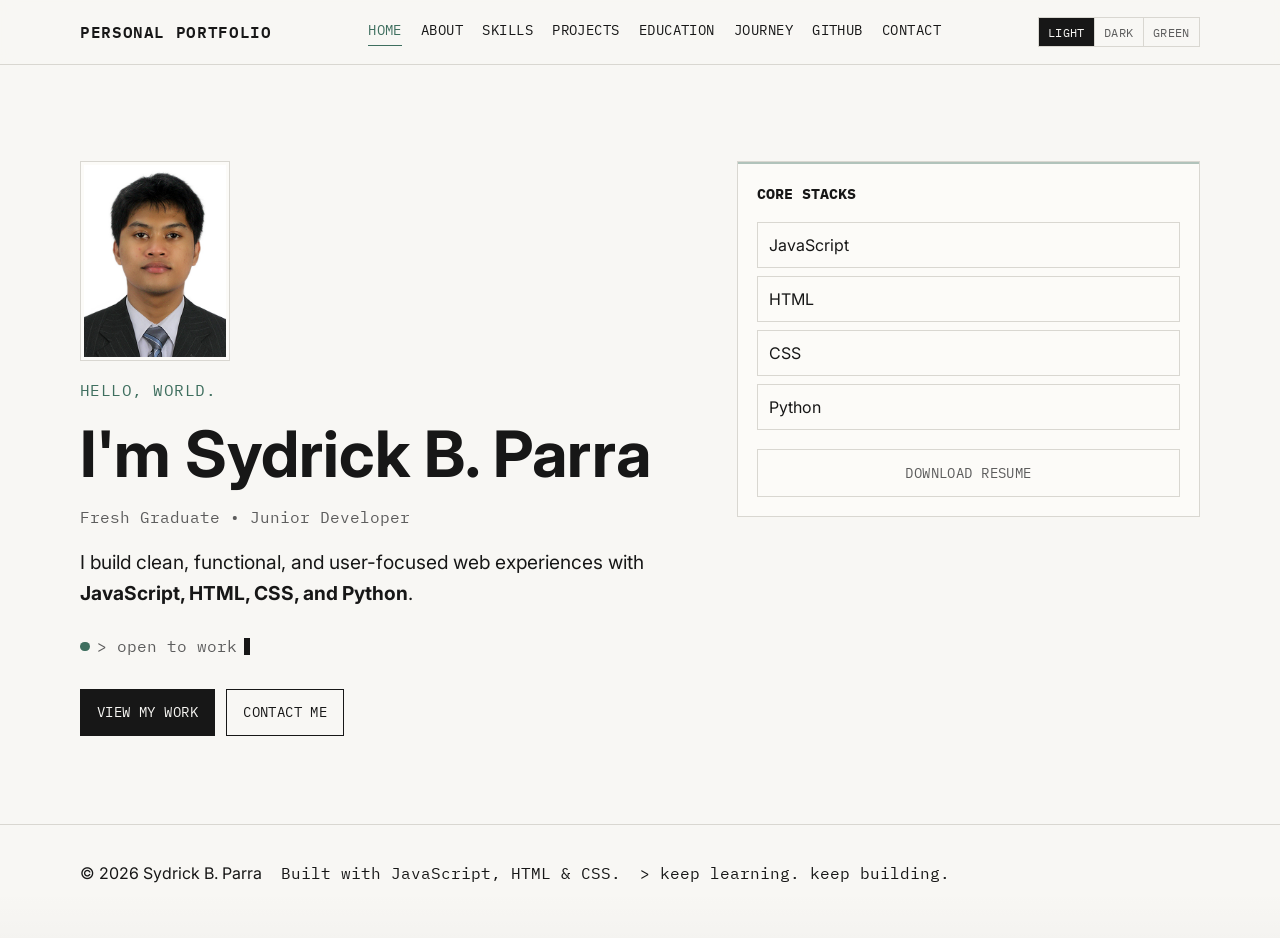
==== index.html @ 16175001 "initial commit" ====
<!doctype html>
<html lang="en">
  <head>
    <meta charset="UTF-8" />
    <meta name="viewport" content="width=device-width, initial-scale=1.0" />
    <meta
      name="description"
      content="Modern minimalist portfolio for a fresh graduate junior developer."
    />
    <title>Sydrick B. Parra | Junior Developer Portfolio</title>
    <link rel="preconnect" href="https://fonts.googleapis.com" />
    <link rel="preconnect" href="https://fonts.gstatic.com" crossorigin />
    <link
      href="https://fonts.googleapis.com/css2?family=IBM+Plex+Mono:wght@400;500;600&family=Inter:wght@400;500;600;700&display=swap"
      rel="stylesheet"
    />
    <link rel="stylesheet" href="./styles.css" />
  </head>
  <body>
    <!-- This root page mirrors Home.html so the site still works on default index routes. -->
    <a class="skip-link" href="#main-content">Skip to main content</a>

    <header class="site-header" id="top">
      <div class="container nav-wrap">
        <a href="Home.html" class="brand mono">PERSONAL PORTFOLIO</a>
        <nav class="site-nav" id="siteNav" aria-label="Primary navigation">
          <a href="Home.html" class="mono">HOME</a>
          <a href="About.html" class="mono">ABOUT</a>
          <a href="Skills.html" class="mono">SKILLS</a>
          <a href="Projects.html" class="mono">PROJECTS</a>
          <a href="Education.html" class="mono">EDUCATION</a>
          <a href="Journey.html" class="mono">JOURNEY</a>
          <a href="Github.html" class="mono">GITHUB</a>
          <a href="Contact.html" class="mono">CONTACT</a>
        </nav>
        <div class="header-controls">
          <div class="theme-switcher" role="group" aria-label="Theme switcher">
            <button class="theme-btn mono" type="button" data-theme="light">
              LIGHT
            </button>
            <button class="theme-btn mono" type="button" data-theme="dark">
              DARK
            </button>
            <button class="theme-btn mono" type="button" data-theme="green">
              GREEN
            </button>
          </div>
          <button
            class="menu-toggle mono"
            id="menuToggle"
            aria-expanded="false"
            aria-controls="siteNav"
            aria-label="Open navigation menu"
          >
            MENU
          </button>
        </div>
      </div>
    </header>

    <main id="main-content">
      <!-- SECTION FILE: Home -->
      <!-- If your name/role/image does not update, check data-bind and .hero-profile selectors in script.js -->
      <section class="hero section" id="home">
        <div class="container hero-layout">
          <div>
            <figure class="hero-profile reveal">
              <img
                src="./assets/profile-placeholder.svg"
                alt="Profile portrait placeholder"
              />
            </figure>
            <p class="mono overline reveal">HELLO, WORLD.</p>
            <h1 class="hero-title reveal">
              I'm <span data-bind="name">YOUR_NAME</span>
            </h1>
            <p class="mono role reveal" data-bind="role">
              Fresh Graduate • Junior Developer
            </p>
            <p class="hero-intro reveal">
              I build clean, functional, and user-focused web experiences with
              <strong>JavaScript, HTML, CSS, and Python</strong>.
            </p>
            <p class="status mono reveal">
              <span class="status-dot" aria-hidden="true"></span>
              <span id="typewriterText" aria-live="polite"></span
              ><span class="cursor" aria-hidden="true"></span>
            </p>
            <div class="hero-actions reveal">
              <a href="Projects.html" class="btn btn-primary mono">VIEW MY WORK</a>
              <a href="Contact.html" class="btn btn-secondary mono">CONTACT ME</a>
            </div>
          </div>
          <aside class="quick-panel reveal" aria-label="Primary technologies">
            <h2 class="mono panel-title">CORE STACKS</h2>
            <ul class="stack-list">
              <li>JavaScript</li>
              <li>HTML</li>
              <li>CSS</li>
              <li>Python</li>
            </ul>
            <a class="btn btn-ghost mono resume-link" href="./assets/SYDRICK_PARRA_RESUME.pdf" download
              >DOWNLOAD RESUME</a
            >
          </aside>
        </div>
      </section>
    </main>

    <footer class="site-footer">
      <div class="container footer-wrap">
        <p>© <span id="year"></span> <span data-bind="name">YOUR_NAME</span></p>
        <p class="mono">Built with JavaScript, HTML & CSS.</p>
        <p class="mono">> keep learning. keep building.</p>
      </div>
    </footer>

    <script src="./script.js"></script>
  </body>
</html>
---- styles.css ----
:root {
  --bg: #f8f7f4;
  --text: #171717;
  --muted: #5d5d5d;
  --line: #d9d7d1;
  --accent: #3f6f5f;
  --surface: #fcfbf8;
  --focus: #2f6fe0;
  --shadow: 0 10px 24px rgba(23, 23, 23, 0.08);
  --header-bg: rgba(248, 247, 244, 0.92);
  --input-bg: #ffffff;
  --section-line: rgba(23, 23, 23, 0.08);
  --card-lift: translateY(-4px);
}

:root[data-theme="dark"] {
  --bg: #111313;
  --text: #eceeed;
  --muted: #b5bab9;
  --line: #2f3433;
  --accent: #89b8a8;
  --surface: #171a19;
  --focus: #97b4ff;
  --shadow: 0 10px 24px rgba(0, 0, 0, 0.35);
  --header-bg: rgba(17, 19, 19, 0.9);
  --input-bg: #121514;
  --section-line: rgba(236, 238, 237, 0.12);
}

:root[data-theme="green"] {
  --bg: #f2f7f3;
  --text: #18251f;
  --muted: #4e6559;
  --line: #c7d6cb;
  --accent: #2f7a5b;
  --surface: #f9fcf9;
  --focus: #2f6fe0;
  --shadow: 0 10px 24px rgba(24, 37, 31, 0.12);
  --header-bg: rgba(242, 247, 243, 0.9);
  --input-bg: #ffffff;
  --section-line: rgba(24, 37, 31, 0.1);
}

*,
*::before,
*::after {
  box-sizing: border-box;
}

html {
  scroll-behavior: smooth;
}

body {
  margin: 0;
  font-family: "Inter", system-ui, -apple-system, "Segoe UI", sans-serif;
  background: var(--bg);
  color: var(--text);
  line-height: 1.65;
  transition: background-color 220ms ease, color 220ms ease;
  background-image: linear-gradient(
    to bottom,
    transparent 95%,
    rgba(0, 0, 0, 0.015) 100%
  );
}

img {
  max-width: 100%;
  height: auto;
}

a {
  color: inherit;
}

.mono {
  font-family: "IBM Plex Mono", ui-monospace, SFMono-Regular, Menlo, Consolas,
    monospace;
}

.container {
  width: min(1120px, 92vw);
  margin: 0 auto;
}

.section {
  padding: 5.5rem 0;
}

.section + .section {
  border-top: 1px solid var(--section-line);
}

.section-title {
  font-size: clamp(1.4rem, 2.6vw, 2rem);
  margin: 0 0 1.2rem;
  letter-spacing: 0.04em;
}

.section-intro {
  color: var(--muted);
  max-width: 64ch;
  margin: 0 0 2rem;
}

.skip-link {
  position: absolute;
  left: 0.75rem;
  top: -3.2rem;
  background: var(--text);
  color: var(--bg);
  padding: 0.55rem 0.8rem;
  border-radius: 0.2rem;
  z-index: 200;
}

.skip-link:focus {
  top: 0.75rem;
}

.site-header {
  position: sticky;
  top: 0;
  z-index: 150;
  background: var(--header-bg);
  border-bottom: 1px solid var(--line);
  backdrop-filter: blur(8px);
}

.nav-wrap {
  display: flex;
  align-items: center;
  justify-content: space-between;
  min-height: 4rem;
  gap: 1rem;
}

.brand {
  text-decoration: none;
  font-weight: 600;
  letter-spacing: 0.04em;
}

.site-nav {
  display: flex;
  align-items: center;
  gap: 1.2rem;
}

.header-controls {
  display: flex;
  align-items: center;
  gap: 0.75rem;
}

.theme-switcher {
  display: inline-flex;
  border: 1px solid var(--line);
}

.theme-btn {
  border: 0;
  border-right: 1px solid var(--line);
  background: transparent;
  color: var(--muted);
  padding: 0.38rem 0.58rem;
  font-size: 0.72rem;
  letter-spacing: 0.03em;
  cursor: pointer;
}

.theme-btn:last-child {
  border-right: 0;
}

.theme-btn[aria-pressed="true"] {
  background: var(--text);
  color: var(--bg);
}

.site-nav a {
  text-decoration: none;
  font-size: 0.9rem;
  letter-spacing: 0.03em;
  border-bottom: 1px solid transparent;
  padding-bottom: 0.15rem;
  transition: border-color 180ms ease;
}

.site-nav a:hover,
.site-nav a:focus-visible {
  border-color: var(--accent);
}

.site-nav a.is-active {
  border-color: var(--accent);
  color: var(--accent);
}

.menu-toggle {
  display: none;
  border: 1px solid var(--line);
  background: transparent;
  color: inherit;
  padding: 0.5rem 0.75rem;
  cursor: pointer;
}

.hero {
  padding-top: 6rem;
}

.hero-layout {
  display: grid;
  gap: 2rem;
  grid-template-columns: 1.35fr 1fr;
  align-items: start;
}

.hero-profile {
  margin: 0 0 1rem;
  width: fit-content;
}

.hero-profile img {
  width: 150px;
  height: 200px;
  border: 1px solid var(--line);
  padding: 0.2rem;
  background: var(--surface);
  object-fit: cover;
  display: block;
}

.hero-profile figcaption {
  margin-top: 0.45rem;
  font-size: 0.72rem;
  color: var(--muted);
  letter-spacing: 0.03em;
}

.overline {
  margin: 0 0 1rem;
  color: var(--accent);
  letter-spacing: 0.03em;
}

.hero-title {
  margin: 0;
  font-size: clamp(2rem, 6.8vw, 4rem);
  line-height: 1.1;
}

.role {
  margin: 0.9rem 0 1rem;
  color: var(--muted);
}

.hero-intro {
  font-size: clamp(1rem, 1.7vw, 1.2rem);
  max-width: 56ch;
  margin: 0 0 1.4rem;
}

.status {
  display: inline-flex;
  align-items: center;
  gap: 0.45rem;
  margin: 0 0 1.8rem;
  color: var(--muted);
}

.status-dot {
  width: 0.6rem;
  height: 0.6rem;
  border-radius: 50%;
  background: var(--accent);
}

.cursor {
  display: inline-block;
  width: 0.65ch;
  height: 1.1em;
  background: var(--text);
  animation: blink 1.1s steps(1) infinite;
}

@keyframes blink {
  0%,
  49% {
    opacity: 1;
  }
  50%,
  100% {
    opacity: 0;
  }
}

.hero-actions {
  display: flex;
  flex-wrap: wrap;
  gap: 0.7rem;
}

.btn {
  display: inline-flex;
  align-items: center;
  justify-content: center;
  border: 1px solid var(--text);
  text-decoration: none;
  padding: 0.72rem 1rem;
  font-size: 0.86rem;
  letter-spacing: 0.03em;
  transition: transform 180ms ease, background-color 180ms ease,
    color 180ms ease;
  cursor: pointer;
}

.btn:hover,
.btn:focus-visible {
  transform: translateY(-2px);
}

.btn-primary {
  background: var(--text);
  color: var(--bg);
}

.btn-secondary {
  background: transparent;
  color: var(--text);
}

.btn-ghost {
  border-color: var(--line);
  color: var(--muted);
}

.btn-disabled {
  border-color: var(--line);
  color: var(--muted);
  background: transparent;
  cursor: not-allowed;
}

.btn-disabled:hover,
.btn-disabled:focus-visible {
  transform: none;
}

.quick-panel {
  background: var(--surface);
  border: 1px solid var(--line);
  padding: 1.2rem;
  position: relative;
}

.quick-panel::before,
.editor-card::before,
.featured-project::before,
.project-card::before,
.journey-item::before,
.github-card::before,
.contact-info::before,
.contact-form::before {
  content: "";
  position: absolute;
  left: 0;
  top: 0;
  width: 100%;
  height: 2px;
  background: var(--accent);
  opacity: 0.4;
}

.panel-title {
  margin: 0 0 1rem;
  font-size: 0.95rem;
}

.stack-list {
  display: grid;
  gap: 0.5rem;
  list-style: none;
  margin: 0 0 1.2rem;
  padding: 0;
}

.stack-list li {
  border: 1px solid var(--line);
  padding: 0.55rem 0.65rem;
}

.resume-link {
  width: 100%;
}

.editor-card {
  border: 1px solid var(--line);
  background: var(--surface);
  position: relative;
}

.editor-top {
  border-bottom: 1px solid var(--line);
  min-height: 2.4rem;
  display: flex;
  align-items: center;
  gap: 0.5rem;
  padding: 0 0.85rem;
}

.dot {
  width: 0.64rem;
  height: 0.64rem;
  border-radius: 50%;
}

.dot.red {
  background: #d96d5c;
}

.dot.yellow {
  background: #d2ab52;
}

.dot.green {
  background: #74a470;
}

.editor-label {
  margin-left: 0.5rem;
  color: var(--muted);
  font-size: 0.88rem;
}

.editor-body {
  padding: 1.2rem;
}

.editor-body p {
  margin: 0 0 1rem;
}

.skills-grid {
  display: grid;
  gap: 1rem;
  grid-template-columns: repeat(2, minmax(0, 1fr));
}

.skill-card {
  border: 1px solid var(--line);
  background: var(--surface);
  padding: 1.1rem;
  transition: transform 200ms ease, box-shadow 220ms ease;
  position: relative;
}

.skill-card:hover,
.skill-card:focus-within {
  transform: var(--card-lift);
  box-shadow: var(--shadow);
}

.skill-title {
  margin: 0 0 0.65rem;
  font-size: 1rem;
}

.skill-tags {
  margin: 0;
  color: var(--muted);
}

.optional-skills {
  margin-top: 1.5rem;
}

.optional-label {
  margin: 0 0 0.6rem;
  color: var(--muted);
}

.chip-list {
  list-style: none;
  padding: 0;
  margin: 0;
  display: flex;
  flex-wrap: wrap;
  gap: 0.55rem;
}

.chip-list li {
  border: 1px solid var(--line);
  padding: 0.32rem 0.65rem;
  font-size: 0.86rem;
}

.featured-project {
  border: 1px solid var(--line);
  background: var(--surface);
  padding: 1.25rem;
  margin-bottom: 1rem;
  position: relative;
}

.feature-label,
.small-label {
  color: var(--muted);
  margin: 0;
}

.featured-project h3 {
  margin: 0.55rem 0 0.45rem;
  font-size: clamp(1.3rem, 2.2vw, 1.9rem);
}

.featured-project p {
  margin-top: 0.6rem;
}

.tech-line {
  margin-top: 0.45rem;
}

.project-actions {
  display: flex;
  flex-wrap: wrap;
  gap: 0.62rem;
  margin-top: 1rem;
}

.projects-grid {
  display: grid;
  grid-template-columns: repeat(2, minmax(0, 1fr));
  gap: 1rem;
}

.project-card {
  border: 1px solid var(--line);
  background: var(--surface);
  padding: 1rem;
  transition: transform 180ms ease, box-shadow 220ms ease;
  position: relative;
}

.project-card:hover,
.project-card:focus-within {
  transform: var(--card-lift);
  box-shadow: var(--shadow);
}

.project-index {
  margin: 0;
  color: var(--muted);
  font-size: 0.88rem;
}

.project-title {
  margin: 0.52rem 0 0.45rem;
  font-size: 1.1rem;
}

.project-desc {
  margin: 0 0 0.6rem;
  color: var(--muted);
}

.meta-label {
  font-size: 0.85rem;
  margin: 0.65rem 0 0.35rem;
  color: var(--muted);
}

.project-list {
  margin: 0;
  padding-left: 1rem;
}

.project-list li {
  margin-bottom: 0.2rem;
}

.timeline {
  border-left: 1px solid var(--line);
  display: grid;
  gap: 1.25rem;
  padding-left: 1rem;
}

.timeline-item {
  position: relative;
}

.timeline-item::before {
  content: "";
  width: 0.52rem;
  height: 0.52rem;
  border-radius: 50%;
  background: var(--accent);
  position: absolute;
  left: -1.29rem;
  top: 0.32rem;
}

.timeline-item h3,
.journey-item h3 {
  margin: 0.2rem 0 0.35rem;
  font-size: 1.03rem;
}

.timeline-meta {
  margin: 0;
  color: var(--muted);
  font-size: 0.9rem;
}

.journey-list {
  display: grid;
  gap: 1rem;
}

.journey-item {
  border: 1px solid var(--line);
  padding: 1rem;
  background: var(--surface);
  position: relative;
}

.github-card {
  border: 1px solid var(--line);
  background: var(--surface);
  padding: 1rem;
  position: relative;
}

.certificates-grid {
  display: grid;
  gap: 1rem;
  grid-template-columns: repeat(auto-fit, minmax(300px, 1fr));
}

.certificate-card {
  border: 1px solid var(--line);
  background: var(--surface);
  padding: 1rem;
  display: grid;
  gap: 0.75rem;
  grid-template-columns: 120px 1fr;
  align-items: start;
  transition: transform 180ms ease, box-shadow 220ms ease;
  position: relative;
}

.certificate-card:hover,
.certificate-card:focus-within {
  transform: var(--card-lift);
  box-shadow: var(--shadow);
}

.certificate-image img {
  width: 100%;
  height: auto;
  border: 1px solid var(--line);
  background: var(--bg);
  object-fit: contain;
}

.certificate-title {
  margin: 0 0 0.25rem;
  font-size: 1.05rem;
}

.certificate-meta {
  margin: 0 0 0.5rem;
  font-size: 0.82rem;
}

.certificate-desc {
  margin: 0 0 0.5rem;
  color: var(--muted);
  font-size: 0.9rem;
}

.inline-link {
  display: inline-block;
  margin-top: 0.35rem;
}

@media (max-width: 600px) {
  .certificate-card {
    grid-template-columns: 1fr;
  }
  .certificate-image {
    max-width: 280px;
    justify-self: center;
  }
}

.contact-layout {
  display: grid;
  grid-template-columns: 1fr 1fr;
  gap: 1rem;
}

.contact-info {
  border: 1px solid var(--line);
  background: var(--surface);
  padding: 1rem;
  position: relative;
}

.contact-info dl {
  margin: 1rem 0 0;
}

.contact-info dt {
  margin-top: 0.7rem;
}

.contact-info dd {
  margin: 0.2rem 0 0;
}

.contact-form {
  border: 1px solid var(--line);
  background: var(--surface);
  padding: 1rem;
  display: grid;
  gap: 0.55rem;
  position: relative;
}

.form-note {
  margin: 0 0 0.4rem;
  color: var(--muted);
  font-size: 0.85rem;
}

input,
textarea {
  width: 100%;
  border: 1px solid var(--line);
  padding: 0.62rem 0.68rem;
  font: inherit;
  background: var(--input-bg);
  color: var(--text);
}

textarea {
  resize: vertical;
}

.form-status {
  min-height: 1.2em;
  margin: 0.2rem 0 0;
  color: var(--muted);
}

.form-status.is-success {
  color: var(--accent);
}

.form-status.is-error {
  color: #c0554a;
}

.site-footer {
  border-top: 1px solid var(--line);
  padding: 1.2rem 0 2.2rem;
}

.footer-wrap {
  display: flex;
  flex-wrap: wrap;
  gap: 0.65rem 1.2rem;
  align-items: center;
}

:focus-visible {
  outline: 2px solid var(--focus);
  outline-offset: 2px;
}

.reveal {
  opacity: 0;
  transform: translateY(12px);
  transition: opacity 500ms ease, transform 500ms ease;
}

.reveal.is-visible {
  opacity: 1;
  transform: none;
}

@media (max-width: 1024px) {
  .hero-layout {
    grid-template-columns: 1fr;
  }

  .contact-layout {
    grid-template-columns: 1fr;
  }

  .quick-panel {
    max-width: 560px;
  }
}

@media (max-width: 768px) {
  .section {
    padding: 4.2rem 0;
  }

  .menu-toggle {
    display: inline-block;
  }

  .theme-switcher {
    display: inline-flex;
  }

  .site-nav {
    position: absolute;
    top: 4rem;
    right: 1rem;
    width: min(240px, 84vw);
    display: none;
    flex-direction: column;
    align-items: flex-start;
    padding: 0.8rem;
    border: 1px solid var(--line);
    background: var(--surface);
    box-shadow: var(--shadow);
  }

  .site-nav.open {
    display: flex;
  }

  .skills-grid,
  .projects-grid {
    grid-template-columns: 1fr;
  }

  .theme-btn {
    font-size: 0.68rem;
    padding: 0.34rem 0.48rem;
  }
}

@media (max-width: 390px) {
  .hero-title {
    font-size: 1.85rem;
  }

  .btn {
    width: 100%;
  }
}

@media (prefers-reduced-motion: reduce) {
  html {
    scroll-behavior: auto;
  }

  *,
  *::before,
  *::after {
    animation: none !important;
    transition: none !important;
  }

  .reveal {
    opacity: 1;
    transform: none;
  }
}
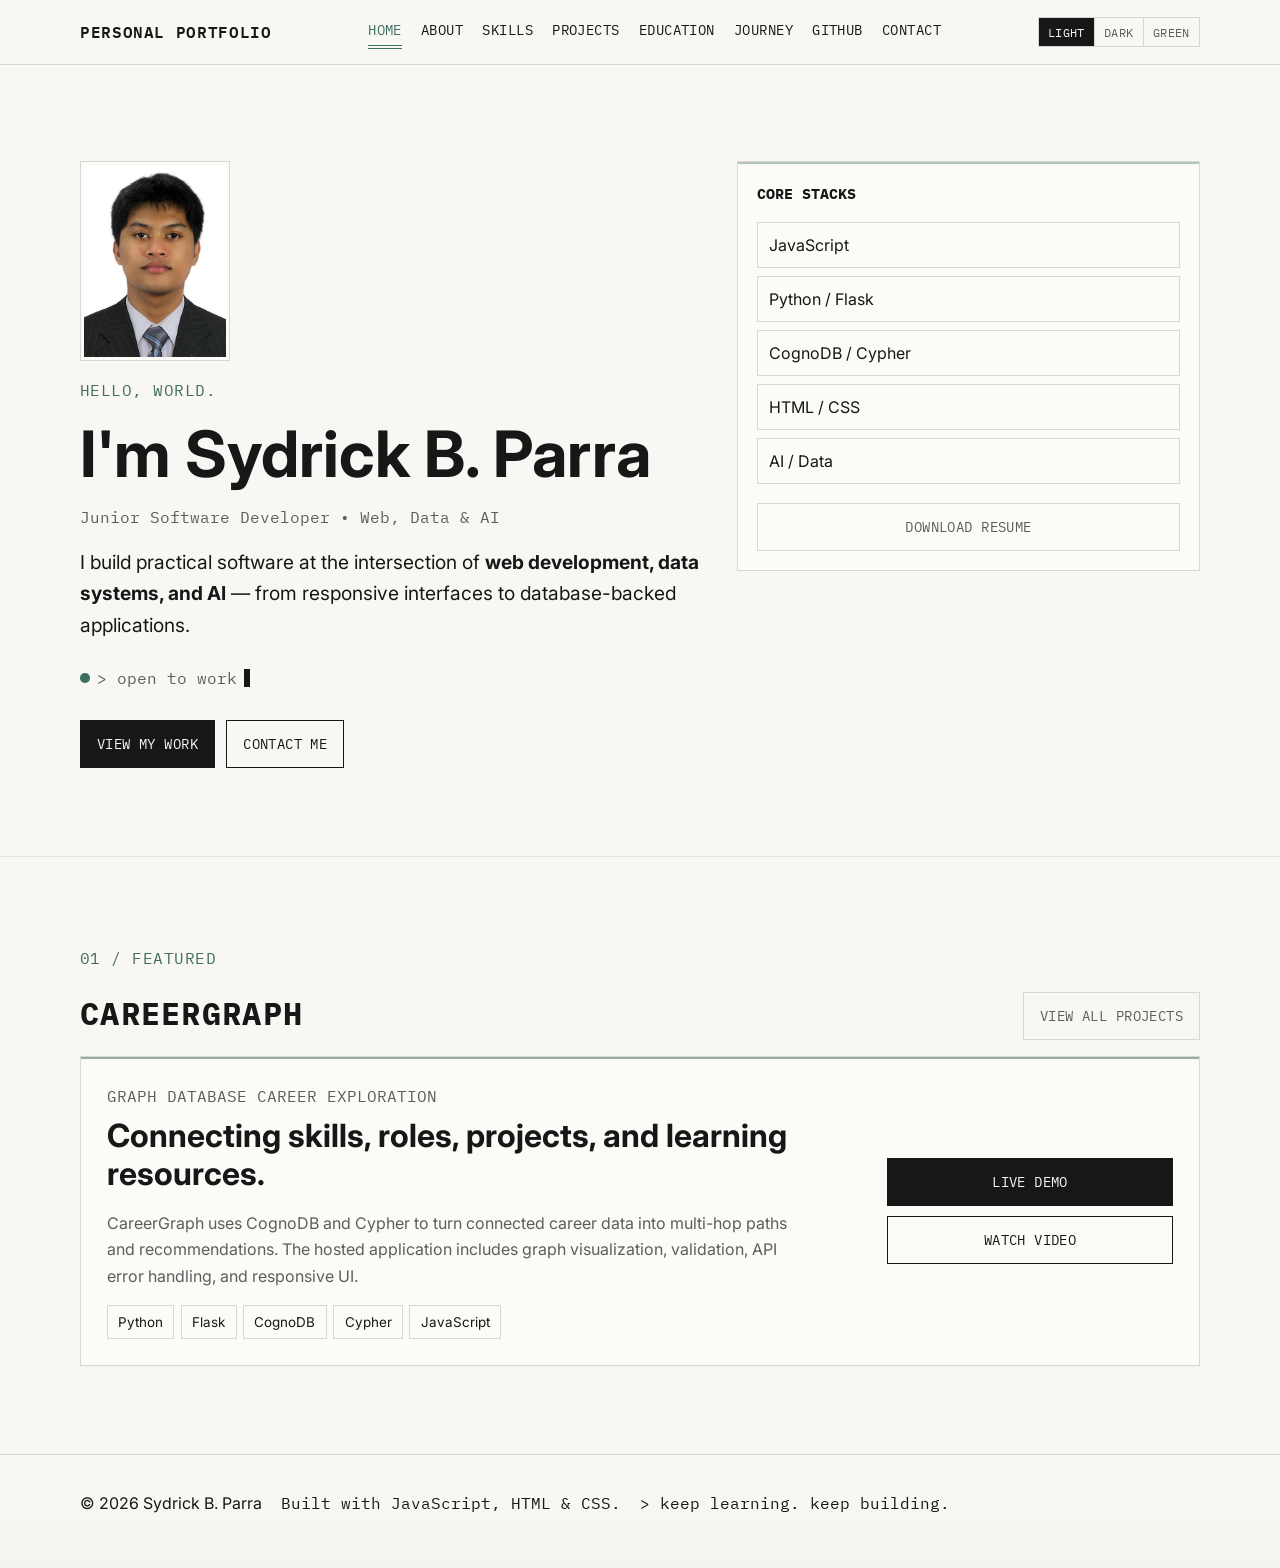
==== commit 4f7f5ef2: "Add DataCamp certificate verification" ====
--- a/index.html
+++ b/index.html
@@ -5,9 +5,9 @@
     <meta name="viewport" content="width=device-width, initial-scale=1.0" />
     <meta
       name="description"
-      content="Modern minimalist portfolio for a fresh graduate junior developer."
+      content="Portfolio of Sydrick B. Parra, a junior software developer focused on web applications, data systems, and AI."
     />
-    <title>Sydrick B. Parra | Junior Developer Portfolio</title>
+    <title>Sydrick B. Parra | Home</title>
     <link rel="preconnect" href="https://fonts.googleapis.com" />
     <link rel="preconnect" href="https://fonts.gstatic.com" crossorigin />
     <link
@@ -17,7 +17,6 @@
     <link rel="stylesheet" href="./styles.css" />
   </head>
   <body>
-    <!-- This root page mirrors Home.html so the site still works on default index routes. -->
     <a class="skip-link" href="#main-content">Skip to main content</a>
 
     <header class="site-header" id="top">
@@ -35,23 +34,11 @@
         </nav>
         <div class="header-controls">
           <div class="theme-switcher" role="group" aria-label="Theme switcher">
-            <button class="theme-btn mono" type="button" data-theme="light">
-              LIGHT
-            </button>
-            <button class="theme-btn mono" type="button" data-theme="dark">
-              DARK
-            </button>
-            <button class="theme-btn mono" type="button" data-theme="green">
-              GREEN
-            </button>
+            <button class="theme-btn mono" type="button" data-theme="light">LIGHT</button>
+            <button class="theme-btn mono" type="button" data-theme="dark">DARK</button>
+            <button class="theme-btn mono" type="button" data-theme="green">GREEN</button>
           </div>
-          <button
-            class="menu-toggle mono"
-            id="menuToggle"
-            aria-expanded="false"
-            aria-controls="siteNav"
-            aria-label="Open navigation menu"
-          >
+          <button class="menu-toggle mono" id="menuToggle" aria-expanded="false" aria-controls="siteNav" aria-label="Open navigation menu">
             MENU
           </button>
         </div>
@@ -60,31 +47,24 @@
 
     <main id="main-content">
       <!-- SECTION FILE: Home -->
-      <!-- If your name/role/image does not update, check data-bind and .hero-profile selectors in script.js -->
+      <!-- Troubleshooting: if text placeholders are not replaced, inspect data-bind attributes and PORTFOLIO_DATA.personal in script.js -->
       <section class="hero section" id="home">
         <div class="container hero-layout">
           <div>
             <figure class="hero-profile reveal">
-              <img
-                src="./assets/profile-placeholder.svg"
-                alt="Profile portrait placeholder"
-              />
+              <img src="./assets/profile-placeholder.svg" alt="Profile portrait placeholder" />
             </figure>
             <p class="mono overline reveal">HELLO, WORLD.</p>
-            <h1 class="hero-title reveal">
-              I'm <span data-bind="name">YOUR_NAME</span>
-            </h1>
-            <p class="mono role reveal" data-bind="role">
-              Fresh Graduate • Junior Developer
-            </p>
+            <h1 class="hero-title reveal">I'm <span data-bind="name">Sydrick B. Parra</span></h1>
+            <p class="mono role reveal" data-bind="role">Junior Software Developer • Web, Data & AI</p>
             <p class="hero-intro reveal">
-              I build clean, functional, and user-focused web experiences with
-              <strong>JavaScript, HTML, CSS, and Python</strong>.
+              I build practical software at the intersection of
+              <strong>web development, data systems, and AI</strong> — from responsive interfaces
+              to database-backed applications.
             </p>
             <p class="status mono reveal">
               <span class="status-dot" aria-hidden="true"></span>
-              <span id="typewriterText" aria-live="polite"></span
-              ><span class="cursor" aria-hidden="true"></span>
+              <span id="typewriterText" aria-live="polite"></span><span class="cursor" aria-hidden="true"></span>
             </p>
             <div class="hero-actions reveal">
               <a href="Projects.html" class="btn btn-primary mono">VIEW MY WORK</a>
@@ -95,21 +75,52 @@
             <h2 class="mono panel-title">CORE STACKS</h2>
             <ul class="stack-list">
               <li>JavaScript</li>
-              <li>HTML</li>
-              <li>CSS</li>
-              <li>Python</li>
+              <li>Python / Flask</li>
+              <li>CognoDB / Cypher</li>
+              <li>HTML / CSS</li>
+              <li>AI / Data</li>
             </ul>
-            <a class="btn btn-ghost mono resume-link" href="./assets/SYDRICK_PARRA_RESUME.pdf" download
-              >DOWNLOAD RESUME</a
-            >
+            <a class="btn btn-ghost mono resume-link" href="./assets/SYDRICK_PARRA_RESUME.pdf" download>DOWNLOAD RESUME</a>
           </aside>
+        </div>
+      </section>
+
+      <!-- Featured work is intentionally visible on the landing page so a recruiter
+           can reach the strongest technical project without navigating first. -->
+      <section class="section featured-home" aria-labelledby="featured-home-title">
+        <div class="container">
+          <div class="section-heading-row reveal">
+            <div>
+              <p class="mono overline">01 / FEATURED</p>
+              <h2 class="section-title mono" id="featured-home-title">CAREERGRAPH</h2>
+            </div>
+            <a class="btn btn-ghost mono" href="Projects.html">VIEW ALL PROJECTS</a>
+          </div>
+          <article class="home-feature-card reveal">
+            <div>
+              <p class="mono feature-label">GRAPH DATABASE CAREER EXPLORATION</p>
+              <h3>Connecting skills, roles, projects, and learning resources.</h3>
+              <p>
+                CareerGraph uses CognoDB and Cypher to turn connected career data into
+                multi-hop paths and recommendations. The hosted application includes
+                graph visualization, validation, API error handling, and responsive UI.
+              </p>
+              <div class="chip-list" aria-label="CareerGraph technologies">
+                <span>Python</span><span>Flask</span><span>CognoDB</span><span>Cypher</span><span>JavaScript</span>
+              </div>
+            </div>
+            <div class="home-feature-actions">
+              <a class="btn btn-primary mono" href="https://careergraph-ehpd.onrender.com" target="_blank" rel="noopener noreferrer">LIVE DEMO</a>
+              <a class="btn btn-secondary mono" href="https://youtu.be/HYSheIQ38fI" target="_blank" rel="noopener noreferrer">WATCH VIDEO</a>
+            </div>
+          </article>
         </div>
       </section>
     </main>
 
     <footer class="site-footer">
       <div class="container footer-wrap">
-        <p>© <span id="year"></span> <span data-bind="name">YOUR_NAME</span></p>
+        <p>© <span id="year"></span> <span data-bind="name">Sydrick B. Parra</span></p>
         <p class="mono">Built with JavaScript, HTML & CSS.</p>
         <p class="mono">> keep learning. keep building.</p>
       </div>
--- a/styles.css
+++ b/styles.css
@@ -698,6 +698,119 @@
   }
 }
 
+.certificate-image {
+  position: relative;
+  border: 0;
+  padding: 0;
+  background: transparent;
+  cursor: pointer;
+  text-align: left;
+}
+
+.certificate-image img {
+  display: block;
+  width: 100%;
+  aspect-ratio: 4 / 3;
+  border: 1px solid var(--line);
+  background: var(--bg);
+  object-fit: contain;
+}
+
+.certificate-view-label {
+  position: absolute;
+  left: 0.5rem;
+  bottom: 0.5rem;
+  padding: 0.3rem 0.45rem;
+  border: 1px solid var(--line);
+  background: var(--surface);
+  color: var(--text);
+  font-size: 0.68rem;
+  opacity: 0;
+  transform: translateY(3px);
+  transition: opacity 160ms ease, transform 160ms ease;
+}
+
+.certificate-image:hover .certificate-view-label,
+.certificate-image:focus-visible .certificate-view-label {
+  opacity: 1;
+  transform: translateY(0);
+}
+
+.certificate-kicker {
+  color: var(--accent);
+  font-size: 0.72rem;
+  letter-spacing: 0.08em;
+  margin-bottom: 0.3rem;
+}
+
+.certificate-actions {
+  display: flex;
+  flex-wrap: wrap;
+  gap: 0.45rem;
+}
+
+.certificate-viewer {
+  width: min(92vw, 1100px);
+  max-width: 1100px;
+  padding: 0;
+  border: 1px solid var(--line);
+  background: var(--surface);
+  color: var(--text);
+}
+
+.certificate-viewer::backdrop {
+  background: rgba(0, 0, 0, 0.72);
+}
+
+.certificate-viewer-panel {
+  display: grid;
+  grid-template-rows: auto 1fr auto;
+  max-height: 90vh;
+}
+
+.certificate-viewer-header,
+.certificate-viewer-footer {
+  padding: 0.9rem 1rem;
+  border-bottom: 1px solid var(--line);
+  display: flex;
+  align-items: center;
+  justify-content: space-between;
+  gap: 1rem;
+}
+
+.certificate-viewer-footer {
+  border-bottom: 0;
+  border-top: 1px solid var(--line);
+  justify-content: flex-end;
+}
+
+.certificate-viewer-header h2 {
+  margin: 0.1rem 0 0;
+  font-size: clamp(1rem, 2vw, 1.35rem);
+}
+
+.certificate-viewer-label {
+  margin: 0;
+  color: var(--accent);
+  font-size: 0.7rem;
+}
+
+.certificate-viewer-body {
+  padding: 1rem;
+  overflow: auto;
+  background: var(--bg);
+  display: grid;
+  place-items: center;
+}
+
+.certificate-viewer-body img {
+  display: block;
+  width: min(100%, 900px);
+  max-height: 70vh;
+  object-fit: contain;
+  border: 1px solid var(--line);
+}
+
 .contact-layout {
   display: grid;
   grid-template-columns: 1fr 1fr;
@@ -876,4 +989,519 @@
     opacity: 1;
     transform: none;
   }
-}+}
+/* Phase 1 portfolio hierarchy: make the strongest project visible without
+   turning the landing page into a dashboard. The existing visual language is
+   intentionally preserved so the redesign remains recognizably this portfolio. */
+.section-heading-row {
+  display: flex;
+  align-items: end;
+  justify-content: space-between;
+  gap: 1rem;
+  margin-bottom: 1rem;
+}
+
+.section-heading-row .section-title {
+  margin-bottom: 0;
+}
+
+.home-feature-card {
+  display: grid;
+  grid-template-columns: minmax(0, 1.45fr) minmax(180px, 0.55fr);
+  gap: 1.5rem;
+  border: 1px solid var(--line);
+  background: var(--surface);
+  padding: clamp(1.15rem, 3vw, 1.6rem);
+  position: relative;
+  overflow: hidden;
+}
+
+.home-feature-card::before {
+  content: "";
+  position: absolute;
+  left: 0;
+  top: 0;
+  width: 100%;
+  height: 2px;
+  background: var(--accent);
+  opacity: 0.55;
+}
+
+.home-feature-card h3 {
+  margin: 0.5rem 0 0.65rem;
+  font-size: clamp(1.35rem, 2.8vw, 2rem);
+  line-height: 1.2;
+}
+
+.home-feature-card p:not(.feature-label) {
+  max-width: 68ch;
+  color: var(--muted);
+}
+
+.home-feature-actions {
+  display: flex;
+  flex-direction: column;
+  justify-content: center;
+  gap: 0.65rem;
+}
+
+.home-feature-actions .btn {
+  width: 100%;
+}
+
+.chip-list span {
+  border: 1px solid var(--line);
+  padding: 0.32rem 0.65rem;
+  font-size: 0.84rem;
+}
+
+.featured-highlights {
+  margin-top: 0.9rem;
+  color: var(--muted);
+}
+
+@media (max-width: 760px) {
+  .section-heading-row {
+    align-items: flex-start;
+    flex-direction: column;
+  }
+
+  .home-feature-card {
+    grid-template-columns: 1fr;
+  }
+
+  .home-feature-actions {
+    flex-direction: row;
+    flex-wrap: wrap;
+  }
+
+  .home-feature-actions .btn {
+    width: auto;
+  }
+}
+
+/* -------------------------------------------------------------------------
+   PHASE 2–4 POLISH
+   These enhancements keep the existing minimalist visual identity while
+   improving scanability, interaction feedback, responsive behavior, and
+   maintainability. All motion has a reduced-motion fallback below.
+   ------------------------------------------------------------------------- */
+
+html {
+  scroll-padding-top: 5rem;
+}
+
+body {
+  min-height: 100vh;
+  overflow-x: hidden;
+}
+
+body::before {
+  content: "";
+  position: fixed;
+  inset: 0 0 auto;
+  height: 3px;
+  transform-origin: left center;
+  transform: scaleX(var(--scroll-progress, 0));
+  background: var(--accent);
+  z-index: 2000;
+  pointer-events: none;
+}
+
+.site-header {
+  transition: background-color 180ms ease, border-color 180ms ease, box-shadow 180ms ease;
+}
+
+.site-header.is-scrolled {
+  box-shadow: 0 6px 22px rgba(23, 23, 23, 0.07);
+}
+
+.btn {
+  position: relative;
+  overflow: hidden;
+  transform: translateZ(0);
+  transition: transform 160ms ease, box-shadow 180ms ease, background-color 180ms ease, border-color 180ms ease;
+}
+
+.btn::after {
+  content: "";
+  position: absolute;
+  inset: 0;
+  background: currentColor;
+  opacity: 0;
+  transform: translateX(-105%);
+  transition: transform 260ms ease, opacity 180ms ease;
+  pointer-events: none;
+}
+
+.btn:hover::after {
+  opacity: 0.05;
+  transform: translateX(0);
+}
+
+.btn:hover {
+  transform: translateY(-2px);
+}
+
+.btn:active {
+  transform: translateY(0) scale(0.98);
+}
+
+.btn:disabled {
+  cursor: wait;
+  opacity: 0.65;
+  transform: none;
+}
+
+.project-explorer {
+  margin: 1.25rem 0 1rem;
+  padding: 1rem;
+  border: 1px solid var(--line);
+  background: var(--surface);
+}
+
+.project-search-wrap {
+  display: grid;
+  gap: 0.45rem;
+}
+
+.project-search-wrap input {
+  min-height: 2.8rem;
+  border-radius: 0;
+}
+
+.project-search-wrap input:focus {
+  border-color: var(--accent);
+  box-shadow: 0 0 0 3px color-mix(in srgb, var(--accent) 14%, transparent);
+}
+
+.project-filter-row {
+  display: flex;
+  flex-wrap: wrap;
+  gap: 0.45rem;
+  margin-top: 0.8rem;
+}
+
+.project-filter {
+  border: 1px solid var(--line);
+  background: transparent;
+  color: var(--muted);
+  padding: 0.45rem 0.65rem;
+  cursor: pointer;
+  transition: background-color 160ms ease, color 160ms ease, border-color 160ms ease, transform 160ms ease;
+}
+
+.project-filter:hover {
+  border-color: var(--accent);
+  color: var(--text);
+  transform: translateY(-1px);
+}
+
+.project-filter.is-active {
+  background: var(--accent);
+  border-color: var(--accent);
+  color: var(--bg);
+}
+
+.project-result-count {
+  margin: 0.75rem 0 0;
+  color: var(--muted);
+  font-size: 0.78rem;
+}
+
+.project-card {
+  display: flex;
+  flex-direction: column;
+  min-height: 100%;
+  transition: transform 220ms cubic-bezier(.2,.7,.2,1), box-shadow 220ms ease, border-color 180ms ease;
+}
+
+.project-card:hover,
+.project-card:focus-within {
+  border-color: color-mix(in srgb, var(--accent) 55%, var(--line));
+}
+
+.project-card-top {
+  display: flex;
+  justify-content: space-between;
+  align-items: center;
+  gap: 0.75rem;
+}
+
+.project-category {
+  color: var(--accent);
+  font-size: 0.72rem;
+  letter-spacing: 0.05em;
+}
+
+.project-tags,
+.chip-list {
+  display: flex;
+  flex-wrap: wrap;
+  gap: 0.4rem;
+}
+
+.project-tags {
+  margin: auto 0 0.85rem;
+  padding-top: 0.75rem;
+}
+
+.project-tags span {
+  border: 1px solid var(--line);
+  padding: 0.25rem 0.5rem;
+  color: var(--muted);
+  font: 500 0.72rem/1 "IBM Plex Mono", monospace;
+}
+
+.project-details {
+  border-top: 1px solid var(--line);
+  margin-top: 0.2rem;
+  padding-top: 0.65rem;
+}
+
+.project-details summary {
+  cursor: pointer;
+  color: var(--muted);
+  font-size: 0.76rem;
+  user-select: none;
+}
+
+.project-details summary:hover {
+  color: var(--text);
+}
+
+.project-detail-body {
+  padding-top: 0.45rem;
+  animation: detail-open 180ms ease both;
+}
+
+@keyframes detail-open {
+  from { opacity: 0; transform: translateY(-3px); }
+  to { opacity: 1; transform: none; }
+}
+
+.project-actions {
+  margin-top: 0.9rem;
+}
+
+.empty-state {
+  grid-column: 1 / -1;
+  border: 1px dashed var(--line);
+  padding: 2rem 1rem;
+  text-align: center;
+  background: var(--surface);
+}
+
+.empty-state p {
+  color: var(--muted);
+}
+
+.featured-project,
+.home-feature-card,
+.skill-card,
+.journey-item,
+.contact-info,
+.contact-form,
+.certificate-card,
+.github-card {
+  transition: transform 220ms cubic-bezier(.2,.7,.2,1), box-shadow 220ms ease, border-color 180ms ease;
+}
+
+.featured-project:hover,
+.home-feature-card:hover,
+.skill-card:hover,
+.journey-item:hover,
+.contact-info:hover,
+.contact-form:hover,
+.github-card:hover {
+  border-color: color-mix(in srgb, var(--accent) 45%, var(--line));
+}
+
+.home-feature-card {
+  box-shadow: 0 1px 0 rgba(23, 23, 23, 0.03);
+}
+
+.home-feature-card:hover {
+  transform: translateY(-3px);
+  box-shadow: var(--shadow);
+}
+
+.skill-card:hover,
+.journey-item:hover {
+  transform: translateY(-2px);
+}
+
+.site-nav a {
+  position: relative;
+  transition: color 160ms ease;
+}
+
+.site-nav a::after {
+  content: "";
+  position: absolute;
+  left: 0;
+  right: 0;
+  bottom: -0.25rem;
+  height: 1px;
+  background: var(--accent);
+  transform: scaleX(0);
+  transform-origin: center;
+  transition: transform 180ms ease;
+}
+
+.site-nav a:hover::after,
+.site-nav a.is-active::after {
+  transform: scaleX(1);
+}
+
+.menu-toggle {
+  transition: border-color 160ms ease, background-color 160ms ease, transform 160ms ease;
+}
+
+.menu-toggle:active {
+  transform: scale(0.97);
+}
+
+.form-status {
+  border-radius: 0;
+  transition: opacity 180ms ease, transform 180ms ease;
+}
+
+.form-status.is-success,
+.form-status.is-error {
+  padding: 0.55rem 0.65rem;
+  border: 1px solid currentColor;
+}
+
+.back-to-top {
+  position: fixed;
+  right: 1rem;
+  bottom: 1rem;
+  z-index: 1000;
+  width: 2.6rem;
+  height: 2.6rem;
+  border: 1px solid var(--line);
+  background: var(--surface);
+  color: var(--text);
+  box-shadow: var(--shadow);
+  cursor: pointer;
+  opacity: 0;
+  pointer-events: none;
+  transform: translateY(8px);
+  transition: opacity 180ms ease, transform 180ms ease, border-color 160ms ease;
+}
+
+.back-to-top.is-visible {
+  opacity: 1;
+  pointer-events: auto;
+  transform: none;
+}
+
+.back-to-top:hover {
+  border-color: var(--accent);
+}
+
+@media (max-width: 768px) {
+  .site-nav {
+    transform-origin: top right;
+    opacity: 0;
+    transform: translateY(-8px) scale(0.98);
+    transition: opacity 160ms ease, transform 160ms ease;
+  }
+
+  .site-nav.open {
+    opacity: 1;
+    transform: none;
+  }
+
+  .project-filter {
+    flex: 1 0 auto;
+  }
+
+  .project-search-wrap input {
+    font-size: 0.92rem;
+  }
+}
+
+@media (max-width: 520px) {
+  .project-explorer {
+    padding: 0.8rem;
+  }
+
+  .project-filter-row {
+    display: grid;
+    grid-template-columns: repeat(2, minmax(0, 1fr));
+  }
+
+  .project-filter:last-child {
+    grid-column: span 2;
+  }
+
+  .back-to-top {
+    right: 0.7rem;
+    bottom: 0.7rem;
+  }
+}
+
+.narrow {
+  width: min(820px, calc(100% - 2rem));
+  margin-inline: auto;
+}
+
+.case-study-hero {
+  padding-bottom: 3rem;
+}
+
+.case-study-grid {
+  display: grid;
+  grid-template-columns: repeat(2, minmax(0, 1fr));
+  gap: 1rem;
+}
+
+.case-study-block {
+  border: 1px solid var(--line);
+  background: var(--surface);
+  padding: clamp(1rem, 3vw, 1.4rem);
+}
+
+.case-study-block h2 {
+  margin-top: 0.35rem;
+}
+
+.case-study-block h3 {
+  margin-top: 0;
+}
+
+.case-study-block p:last-child {
+  margin-bottom: 0;
+  color: var(--muted);
+}
+
+.case-study-cards {
+  display: grid;
+  grid-template-columns: repeat(4, minmax(0, 1fr));
+  gap: 1rem;
+}
+
+.graph-model {
+  margin: 1rem 0 0;
+  padding: 1rem;
+  border: 1px solid var(--line);
+  background: var(--bg);
+  color: var(--text);
+  overflow-x: auto;
+  font: 0.82rem/1.65 "IBM Plex Mono", monospace;
+}
+
+@media (max-width: 900px) {
+  .case-study-cards {
+    grid-template-columns: repeat(2, minmax(0, 1fr));
+  }
+}
+
+@media (max-width: 700px) {
+  .case-study-grid,
+  .case-study-cards {
+    grid-template-columns: 1fr;
+  }
+}
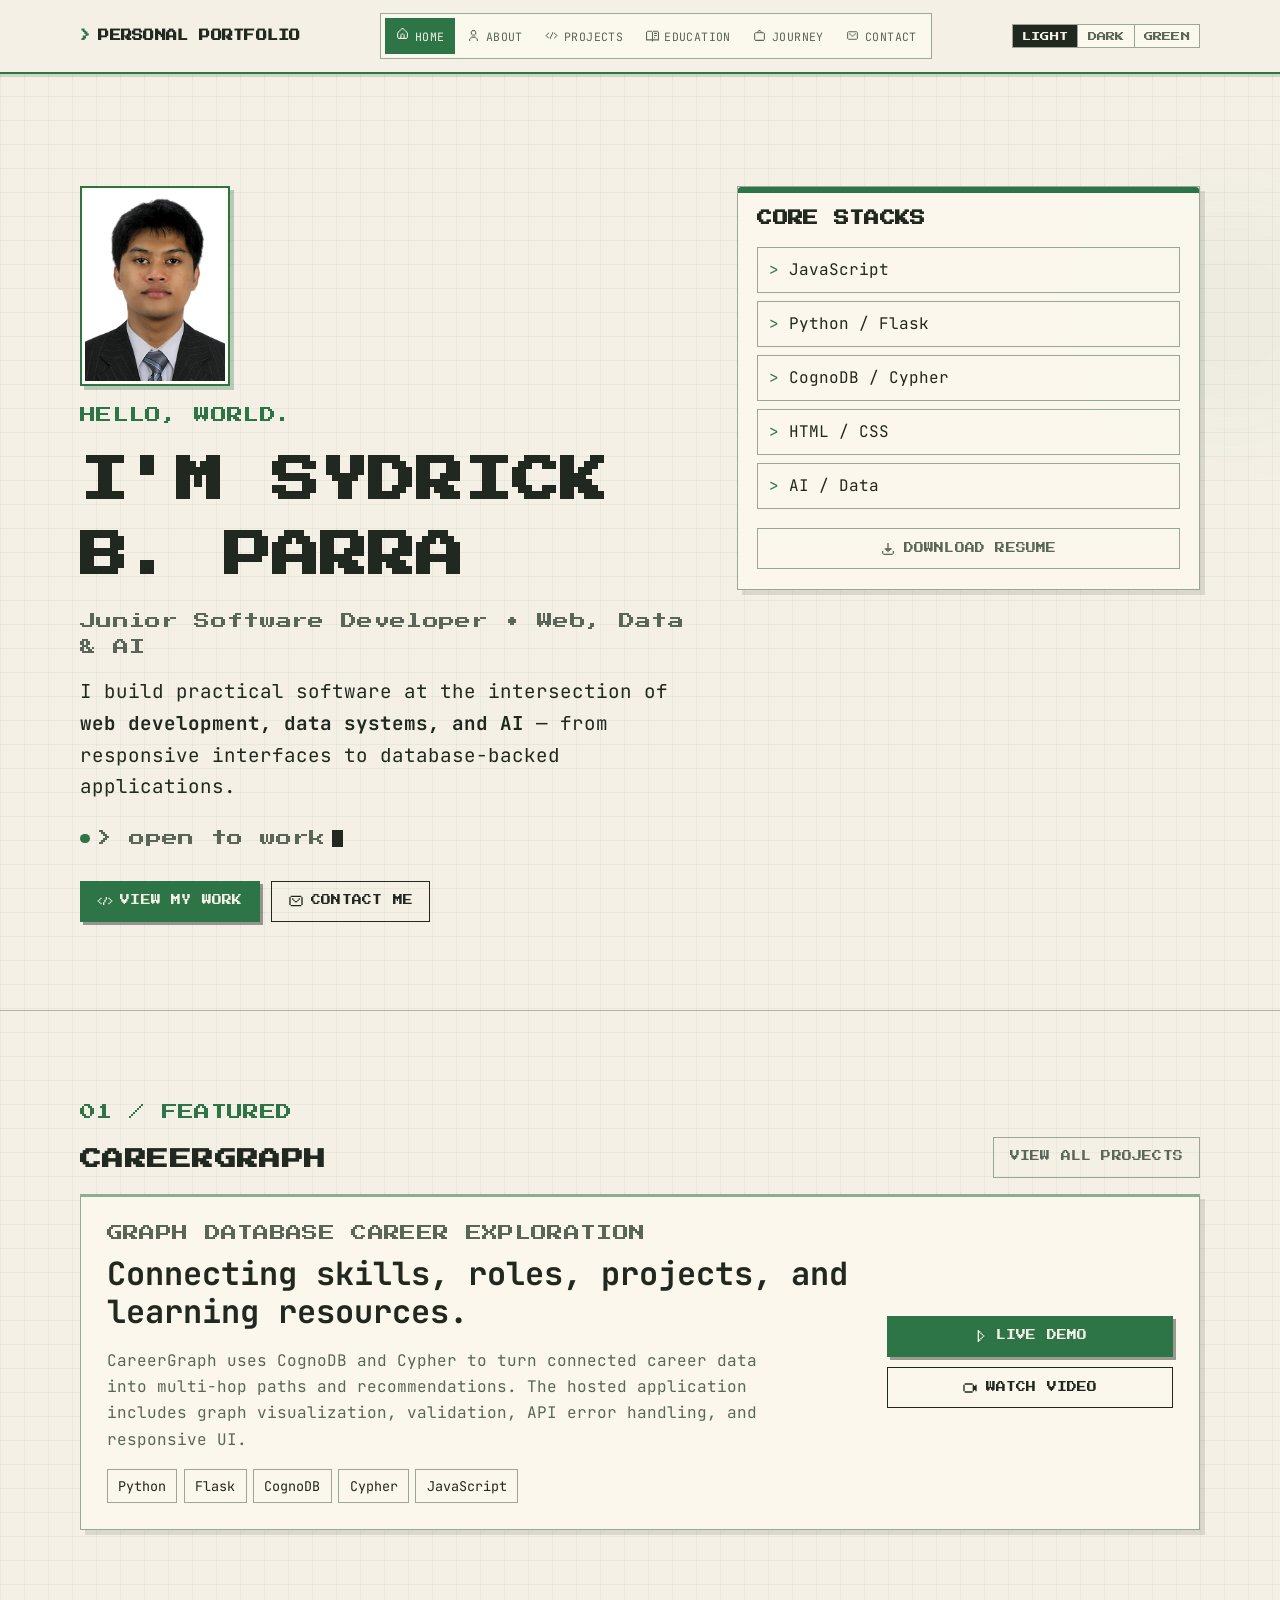
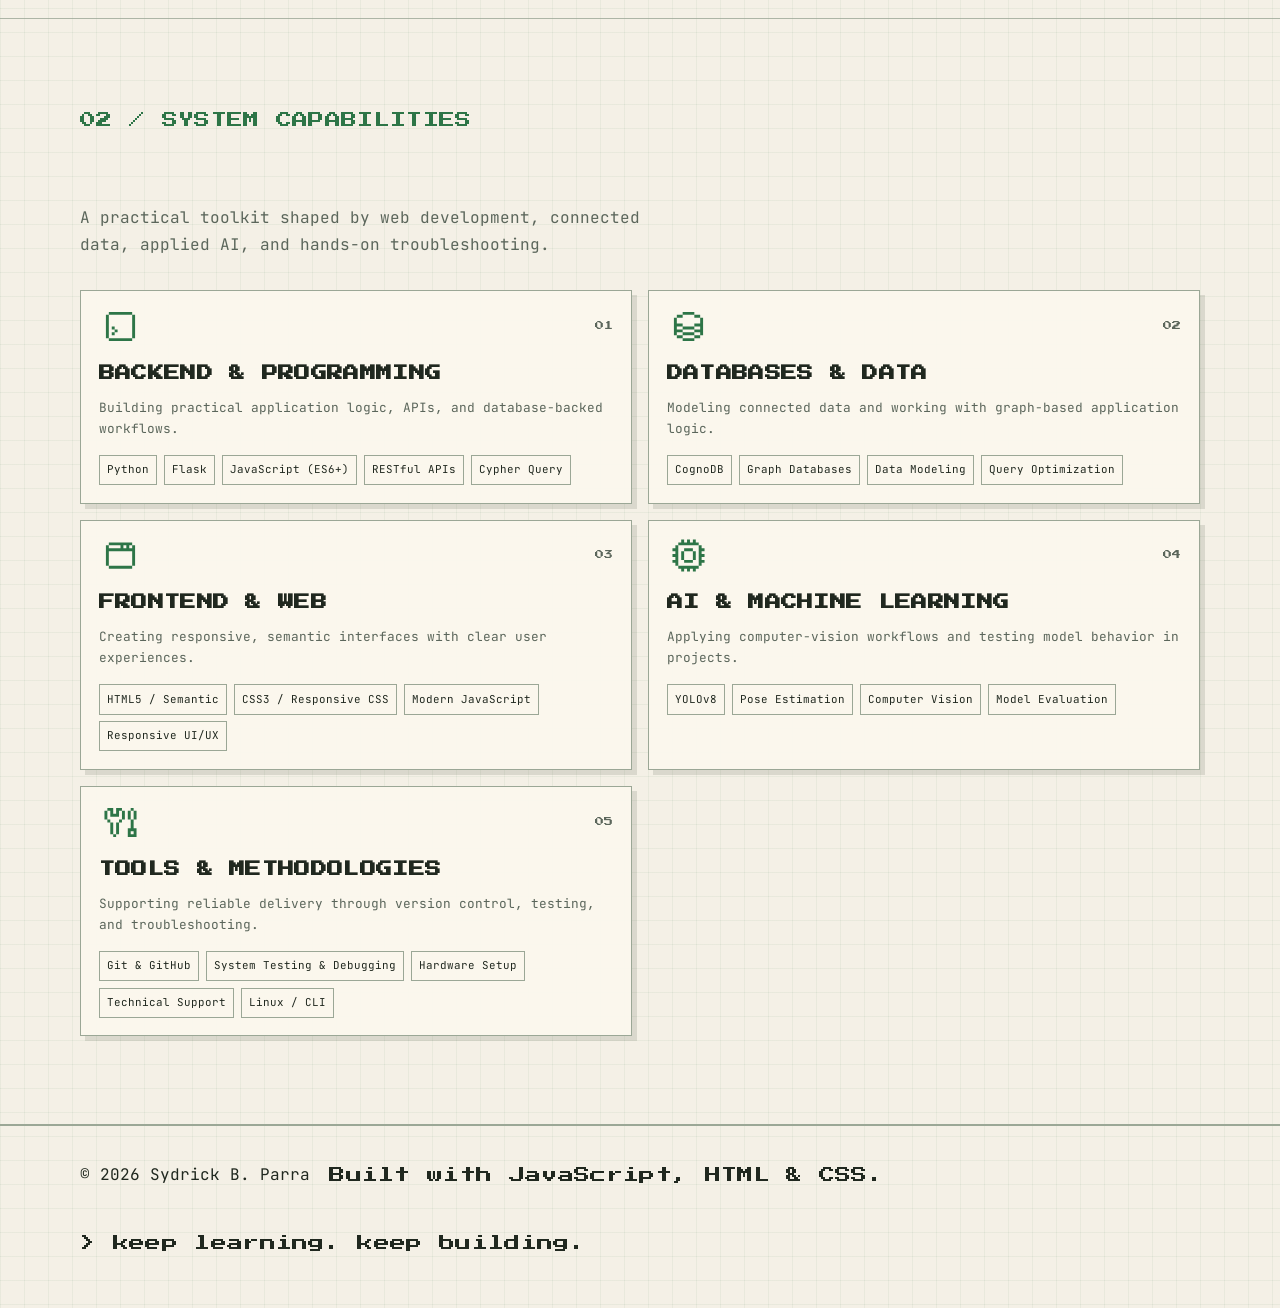
==== commit 6d0e42f4: "Enhance portfolio with Pixel Retro design" ====
--- a/index.html
+++ b/index.html
@@ -25,11 +25,9 @@
         <nav class="site-nav" id="siteNav" aria-label="Primary navigation">
           <a href="Home.html" class="mono">HOME</a>
           <a href="About.html" class="mono">ABOUT</a>
-          <a href="Skills.html" class="mono">SKILLS</a>
           <a href="Projects.html" class="mono">PROJECTS</a>
           <a href="Education.html" class="mono">EDUCATION</a>
           <a href="Journey.html" class="mono">JOURNEY</a>
-          <a href="Github.html" class="mono">GITHUB</a>
           <a href="Contact.html" class="mono">CONTACT</a>
         </nav>
         <div class="header-controls">
@@ -67,8 +65,8 @@
               <span id="typewriterText" aria-live="polite"></span><span class="cursor" aria-hidden="true"></span>
             </p>
             <div class="hero-actions reveal">
-              <a href="Projects.html" class="btn btn-primary mono">VIEW MY WORK</a>
-              <a href="Contact.html" class="btn btn-secondary mono">CONTACT ME</a>
+              <a href="Projects.html" class="btn btn-primary mono"><span class="action-icon pixel-icon-code" aria-hidden="true"></span>VIEW MY WORK</a>
+              <a href="Contact.html" class="btn btn-secondary mono"><span class="action-icon pixel-icon-mail" aria-hidden="true"></span>CONTACT ME</a>
             </div>
           </div>
           <aside class="quick-panel reveal" aria-label="Primary technologies">
@@ -110,12 +108,26 @@
               </div>
             </div>
             <div class="home-feature-actions">
-              <a class="btn btn-primary mono" href="https://careergraph-ehpd.onrender.com" target="_blank" rel="noopener noreferrer">LIVE DEMO</a>
-              <a class="btn btn-secondary mono" href="https://youtu.be/HYSheIQ38fI" target="_blank" rel="noopener noreferrer">WATCH VIDEO</a>
+              <a class="btn btn-primary mono" href="https://careergraph-ehpd.onrender.com" target="_blank" rel="noopener noreferrer"><span class="action-icon pixel-icon-play" aria-hidden="true"></span>LIVE DEMO</a>
+              <a class="btn btn-secondary mono" href="https://youtu.be/HYSheIQ38fI" target="_blank" rel="noopener noreferrer"><span class="action-icon pixel-icon-video" aria-hidden="true"></span>WATCH VIDEO</a>
             </div>
           </article>
         </div>
       </section>
+
+      <section class="section skills-home" id="skills" aria-labelledby="skills-home-title">
+        <div class="container">
+          <p class="mono overline reveal">02 / SYSTEM CAPABILITIES</p>
+          <h2 class="section-title mono reveal" id="skills-home-title">SKILLS &amp; TECH STACK</h2>
+          <p class="section-intro reveal">
+            A practical toolkit shaped by web development, connected data, applied AI,
+            and hands-on troubleshooting.
+          </p>
+          <div class="skills-grid" id="skillsGrid"></div>
+          <ul class="optional-skills" id="optionalSkills" hidden></ul>
+        </div>
+      </section>
+
     </main>
 
     <footer class="site-footer">
--- a/styles.css
+++ b/styles.css
@@ -1,44 +1,74 @@
+@import url("https://fonts.googleapis.com/css2?family=JetBrains+Mono:wght@400;500;600;700&family=Plus+Jakarta+Sans:wght@400;500;600;700;800&family=Press+Start+2P&display=swap");
+
+/* ============================================================
+   STITCH DESIGN TOKEN INTEGRATION
+   - Plus Jakarta Sans (body) + JetBrains Mono (code)
+   - Material Design 3 color system (3 themes)
+   - Glassmorphism, ambient glows, rounded bento-grid cards
+   ============================================================ */
+
 :root {
-  --bg: #f8f7f4;
-  --text: #171717;
-  --muted: #5d5d5d;
-  --line: #d9d7d1;
-  --accent: #3f6f5f;
-  --surface: #fcfbf8;
+  /* Light theme (Material 3 baseline) */
+  --bg: #fbf7f4;
+  --text: #1b1b1b;
+  --muted: #5f5e5c;
+  --line: #e3e1db;
+  --accent: #2f6f6b;
+  --accent-glow: rgba(47, 111, 107, 0.35);
+  --surface: #ffffff;
+  --surface-glass: rgba(255, 255, 255, 0.72);
   --focus: #2f6fe0;
-  --shadow: 0 10px 24px rgba(23, 23, 23, 0.08);
-  --header-bg: rgba(248, 247, 244, 0.92);
+  --shadow: 0 12px 32px rgba(27, 27, 27, 0.08);
+  --shadow-glow: 0 8px 24px rgba(47, 111, 107, 0.18);
+  --header-bg: rgba(251, 247, 244, 0.85);
   --input-bg: #ffffff;
-  --section-line: rgba(23, 23, 23, 0.08);
+  --section-line: rgba(27, 27, 27, 0.06);
   --card-lift: translateY(-4px);
+  --radius-sm: 10px;
+  --radius: 16px;
+  --radius-lg: 24px;
+  --font-body: "Plus Jakarta Sans", system-ui, -apple-system, "Segoe UI", sans-serif;
+  --font-mono: "JetBrains Mono", ui-monospace, SFMono-Regular, Menlo, Consolas, monospace;
+  --spacing-xs: 0.5rem;
+  --spacing-sm: 0.75rem;
+  --spacing: 1rem;
+  --spacing-md: 1.5rem;
+  --spacing-lg: 2rem;
+  --spacing-xl: 3rem;
 }
 
 :root[data-theme="dark"] {
-  --bg: #111313;
-  --text: #eceeed;
-  --muted: #b5bab9;
-  --line: #2f3433;
-  --accent: #89b8a8;
-  --surface: #171a19;
+  --bg: #101212;
+  --text: #eef1f1;
+  --muted: #9aa3a1;
+  --line: #2a2e2d;
+  --accent: #6db3a5;
+  --accent-glow: rgba(109, 179, 165, 0.4);
+  --surface: #161918;
+  --surface-glass: rgba(22, 25, 24, 0.72);
   --focus: #97b4ff;
-  --shadow: 0 10px 24px rgba(0, 0, 0, 0.35);
-  --header-bg: rgba(17, 19, 19, 0.9);
+  --shadow: 0 12px 32px rgba(0, 0, 0, 0.4);
+  --shadow-glow: 0 8px 24px rgba(109, 179, 165, 0.22);
+  --header-bg: rgba(16, 18, 18, 0.85);
   --input-bg: #121514;
-  --section-line: rgba(236, 238, 237, 0.12);
+  --section-line: rgba(238, 241, 241, 0.08);
 }
 
 :root[data-theme="green"] {
-  --bg: #f2f7f3;
-  --text: #18251f;
-  --muted: #4e6559;
-  --line: #c7d6cb;
-  --accent: #2f7a5b;
-  --surface: #f9fcf9;
+  --bg: #eef5f1;
+  --text: #15241e;
+  --muted: #455d52;
+  --line: #d4e3da;
+  --accent: #1f6f55;
+  --accent-glow: rgba(31, 111, 85, 0.32);
+  --surface: #ffffff;
+  --surface-glass: rgba(255, 255, 255, 0.75);
   --focus: #2f6fe0;
-  --shadow: 0 10px 24px rgba(24, 37, 31, 0.12);
-  --header-bg: rgba(242, 247, 243, 0.9);
+  --shadow: 0 12px 32px rgba(21, 36, 30, 0.1);
+  --shadow-glow: 0 8px 24px rgba(31, 111, 85, 0.16);
+  --header-bg: rgba(238, 245, 241, 0.85);
   --input-bg: #ffffff;
-  --section-line: rgba(24, 37, 31, 0.1);
+  --section-line: rgba(21, 36, 30, 0.08);
 }
 
 *,
@@ -641,6 +671,93 @@
   grid-template-columns: repeat(auto-fit, minmax(300px, 1fr));
 }
 
+.featured-certificate {
+  margin: 1.5rem 0 2.5rem;
+}
+
+.featured-certificate-card {
+  display: grid;
+  grid-template-columns: minmax(0, 1.4fr) minmax(180px, 0.6fr);
+  gap: 1.25rem;
+  border: 1px solid var(--accent);
+  background: var(--surface);
+  padding: clamp(1rem, 3vw, 1.5rem);
+  position: relative;
+  box-shadow: var(--shadow);
+}
+
+.featured-certificate-card::before {
+  content: "";
+  position: absolute;
+  inset: 0 auto 0 0;
+  width: 0.3rem;
+  background: var(--accent);
+}
+
+.featured-certificate-copy h3 {
+  margin: 0.35rem 0 0.55rem;
+  font-size: clamp(1.35rem, 3vw, 2rem);
+}
+
+.featured-certificate-copy > p:not(.certificate-kicker) {
+  color: var(--muted);
+  max-width: 65ch;
+}
+
+.featured-certificate-stats {
+  display: grid;
+  grid-template-columns: repeat(2, minmax(0, 1fr));
+  gap: 0.75rem;
+  margin: 1.2rem 0;
+}
+
+.featured-certificate-stats div {
+  border-top: 1px solid var(--line);
+  padding-top: 0.55rem;
+}
+
+.featured-certificate-stats span,
+.featured-certificate-stats strong {
+  display: block;
+}
+
+.featured-certificate-stats span {
+  color: var(--muted);
+  font-size: 0.7rem;
+}
+
+.featured-certificate-stats strong {
+  margin-top: 0.2rem;
+}
+
+.featured-certificate-stats .result-status {
+  color: var(--accent);
+}
+
+.featured-certificate-preview {
+  align-self: center;
+  position: relative;
+  border: 0;
+  padding: 0;
+  background: transparent;
+  cursor: pointer;
+}
+
+.featured-certificate-preview img {
+  display: block;
+  width: 100%;
+  max-height: 290px;
+  object-fit: contain;
+  border: 1px solid var(--line);
+  background: var(--bg);
+}
+
+.certificate-collection-title {
+  margin: 0 0 1rem;
+  font-size: 0.95rem;
+  letter-spacing: 0.04em;
+}
+
 .certificate-card {
   border: 1px solid var(--line);
   background: var(--surface);
@@ -689,6 +806,14 @@
 }
 
 @media (max-width: 600px) {
+  .featured-certificate-card {
+    grid-template-columns: 1fr;
+  }
+
+  .featured-certificate-stats {
+    grid-template-columns: 1fr;
+  }
+
   .certificate-card {
     grid-template-columns: 1fr;
   }
@@ -990,6 +1115,394 @@
     transform: none;
   }
 }
+
+/* Authentic Pixelarticons are stored locally and applied as masks so their
+   currentColor follows each theme without duplicating SVG files. */
+.pixel-icon,
+.action-icon,
+.summary-icon,
+.skill-icon {
+  display: inline-block;
+  flex: 0 0 auto;
+  width: 1rem;
+  height: 1rem;
+  background-color: currentColor;
+  mask: center / contain no-repeat;
+  -webkit-mask: center / contain no-repeat;
+  vertical-align: -0.18em;
+}
+
+.skill-icon {
+  width: 2.2rem;
+  height: 2.2rem;
+  vertical-align: middle;
+}
+
+.pixel-icon-terminal,
+.skill-icon.pixel-icon-terminal {
+  mask-image: url("./assets/icons/pixelarticons/terminal.svg");
+  -webkit-mask-image: url("./assets/icons/pixelarticons/terminal.svg");
+}
+
+.pixel-icon-database,
+.skill-icon.pixel-icon-database {
+  mask-image: url("./assets/icons/pixelarticons/database.svg");
+  -webkit-mask-image: url("./assets/icons/pixelarticons/database.svg");
+}
+
+.pixel-icon-app-windows,
+.skill-icon.pixel-icon-app-windows {
+  mask-image: url("./assets/icons/pixelarticons/app-windows.svg");
+  -webkit-mask-image: url("./assets/icons/pixelarticons/app-windows.svg");
+}
+
+.pixel-icon-cpu,
+.skill-icon.pixel-icon-cpu {
+  mask-image: url("./assets/icons/pixelarticons/cpu.svg");
+  -webkit-mask-image: url("./assets/icons/pixelarticons/cpu.svg");
+}
+
+.pixel-icon-tools,
+.skill-icon.pixel-icon-tools {
+  mask-image: url("./assets/icons/pixelarticons/tools.svg");
+  -webkit-mask-image: url("./assets/icons/pixelarticons/tools.svg");
+}
+
+.pixel-icon-github {
+  mask-image: url("./assets/icons/pixelarticons/github.svg");
+  -webkit-mask-image: url("./assets/icons/pixelarticons/github.svg");
+}
+
+.pixel-icon-mail {
+  mask-image: url("./assets/icons/pixelarticons/mail.svg");
+  -webkit-mask-image: url("./assets/icons/pixelarticons/mail.svg");
+}
+
+.pixel-icon-video {
+  mask-image: url("./assets/icons/pixelarticons/video.svg");
+  -webkit-mask-image: url("./assets/icons/pixelarticons/video.svg");
+}
+
+.pixel-icon-play {
+  mask-image: url("./assets/icons/pixelarticons/play.svg");
+  -webkit-mask-image: url("./assets/icons/pixelarticons/play.svg");
+}
+
+.pixel-icon-download {
+  mask-image: url("./assets/icons/pixelarticons/download.svg");
+  -webkit-mask-image: url("./assets/icons/pixelarticons/download.svg");
+}
+
+.pixel-icon-external-link {
+  mask-image: url("./assets/icons/pixelarticons/external-link.svg");
+  -webkit-mask-image: url("./assets/icons/pixelarticons/external-link.svg");
+}
+
+.pixel-icon-code {
+  mask-image: url("./assets/icons/pixelarticons/code.svg");
+  -webkit-mask-image: url("./assets/icons/pixelarticons/code.svg");
+}
+
+.pixel-icon-close {
+  mask-image: url("./assets/icons/pixelarticons/close.svg");
+  -webkit-mask-image: url("./assets/icons/pixelarticons/close.svg");
+}
+
+.pixel-icon-send {
+  mask-image: url("./assets/icons/pixelarticons/send.svg");
+  -webkit-mask-image: url("./assets/icons/pixelarticons/send.svg");
+}
+
+.summary-icon {
+  width: 0.8rem;
+  height: 0.8rem;
+  margin-right: 0.35rem;
+  mask-image: url("./assets/icons/pixelarticons/chevron-down.svg");
+  -webkit-mask-image: url("./assets/icons/pixelarticons/chevron-down.svg");
+  transition: transform 160ms steps(2, end);
+}
+
+.project-details[open] .summary-icon {
+  transform: rotate(180deg);
+}
+
+.btn .action-icon {
+  margin-right: 0.45rem;
+}
+
+.resume-link::before {
+  content: "";
+  display: inline-block;
+  width: 1rem;
+  height: 1rem;
+  margin-right: 0.45rem;
+  background: currentColor;
+  mask: center / contain no-repeat url("./assets/icons/pixelarticons/download.svg");
+  -webkit-mask: center / contain no-repeat url("./assets/icons/pixelarticons/download.svg");
+  vertical-align: -0.2em;
+}
+
+.project-search-wrap {
+  position: relative;
+}
+
+.project-search-wrap input {
+  padding-left: 2.25rem;
+  background-image: url("./assets/icons/pixelarticons/search.svg");
+  background-repeat: no-repeat;
+  background-position: 0.7rem center;
+  background-size: 1rem;
+}
+
+.site-nav a::before {
+  content: "";
+  display: inline-block;
+  width: 0.85rem;
+  height: 0.85rem;
+  margin-right: 0.35rem;
+  background: currentColor;
+  mask: center / contain no-repeat;
+  -webkit-mask: center / contain no-repeat;
+  vertical-align: -0.15em;
+  transition: transform 140ms steps(2, end);
+}
+
+.site-nav a:nth-child(1)::before {
+  mask-image: url("./assets/icons/pixelarticons/home.svg");
+  -webkit-mask-image: url("./assets/icons/pixelarticons/home.svg");
+}
+
+.site-nav a:nth-child(2)::before {
+  mask-image: url("./assets/icons/pixelarticons/user.svg");
+  -webkit-mask-image: url("./assets/icons/pixelarticons/user.svg");
+}
+
+.site-nav a:nth-child(3)::before {
+  mask-image: url("./assets/icons/pixelarticons/code.svg");
+  -webkit-mask-image: url("./assets/icons/pixelarticons/code.svg");
+}
+
+.site-nav a:nth-child(4)::before {
+  mask-image: url("./assets/icons/pixelarticons/book-open.svg");
+  -webkit-mask-image: url("./assets/icons/pixelarticons/book-open.svg");
+}
+
+.site-nav a:nth-child(5)::before {
+  mask-image: url("./assets/icons/pixelarticons/briefcase.svg");
+  -webkit-mask-image: url("./assets/icons/pixelarticons/briefcase.svg");
+}
+
+.site-nav a:nth-child(6)::before {
+  mask-image: url("./assets/icons/pixelarticons/mail.svg");
+  -webkit-mask-image: url("./assets/icons/pixelarticons/mail.svg");
+}
+
+.site-nav a:hover::before,
+.site-nav a:focus-visible::before,
+.site-nav a.is-active::before {
+  transform: translateY(-2px);
+}
+
+.site-nav a.is-active::before {
+  animation: none;
+}
+
+@media (prefers-reduced-motion: reduce) {
+  .site-nav a::before,
+  .summary-icon {
+    transition: none;
+  }
+}
+
+.contact-page {
+  position: relative;
+  isolation: isolate;
+  overflow: hidden;
+  background:
+    radial-gradient(circle at 12% 12%, color-mix(in srgb, var(--accent) 12%, transparent), transparent 22rem),
+    radial-gradient(circle at 90% 84%, color-mix(in srgb, #f4c66a 8%, transparent), transparent 20rem);
+}
+
+.contact-page > .container {
+  position: relative;
+  z-index: 1;
+}
+
+.contact-kicker {
+  margin: 0 0 0.8rem;
+  color: var(--accent);
+  font-size: 0.65rem;
+}
+
+.contact-title {
+  max-width: none;
+  margin-bottom: 0.7rem;
+  font-size: clamp(1.55rem, 5vw, 3.35rem);
+  font-weight: 800;
+  letter-spacing: -0.035em;
+  text-shadow: 3px 3px 0 color-mix(in srgb, var(--accent) 18%, transparent);
+}
+
+.contact-intro {
+  max-width: 55ch;
+  margin-bottom: 2.8rem;
+  font-size: clamp(0.9rem, 1.5vw, 1.05rem);
+}
+
+.contact-info,
+.contact-form-cozy {
+  box-shadow: 6px 6px 0 color-mix(in srgb, var(--text) 16%, transparent);
+}
+
+.contact-info {
+  padding: clamp(1.2rem, 4vw, 2rem);
+}
+
+.contact-form-cozy {
+  gap: 0.7rem;
+  padding: clamp(1.2rem, 4vw, 2rem);
+}
+
+.contact-info dt,
+.contact-form-cozy label {
+  color: var(--accent);
+  font-family: var(--retro-pixel);
+  font-size: 0.62rem;
+  letter-spacing: 0.02em;
+  text-transform: uppercase;
+}
+
+.contact-info dd {
+  margin-bottom: 0.9rem;
+  overflow-wrap: anywhere;
+}
+
+.contact-info dd a {
+  color: var(--text);
+  font-weight: 700;
+  text-decoration-thickness: 2px;
+  text-underline-offset: 0.18em;
+}
+
+.contact-info dd a:hover,
+.contact-info dd a:focus-visible {
+  color: var(--accent);
+}
+
+.contact-floating-icons {
+  position: absolute;
+  inset: 0;
+  z-index: 0;
+  overflow: hidden;
+  pointer-events: none;
+}
+
+.floating-icon {
+  position: absolute;
+  display: block;
+  width: clamp(1.4rem, 3vw, 2.6rem);
+  height: clamp(1.4rem, 3vw, 2.6rem);
+  background: color-mix(in srgb, var(--accent) 55%, #f4c66a);
+  opacity: 0.1;
+  mask: center / contain no-repeat;
+  -webkit-mask: center / contain no-repeat;
+  animation: contact-icon-drift 12s ease-in-out infinite alternate;
+}
+
+.floating-icon-mail {
+  top: 12%;
+  left: 8%;
+  mask-image: url("./assets/icons/pixelarticons/mail.svg");
+  -webkit-mask-image: url("./assets/icons/pixelarticons/mail.svg");
+  animation-delay: -2s;
+}
+
+.floating-icon-terminal {
+  top: 25%;
+  right: 10%;
+  mask-image: url("./assets/icons/pixelarticons/terminal.svg");
+  -webkit-mask-image: url("./assets/icons/pixelarticons/terminal.svg");
+  animation-delay: -7s;
+}
+
+.floating-icon-app {
+  top: 48%;
+  left: 4%;
+  mask-image: url("./assets/icons/pixelarticons/app-windows.svg");
+  -webkit-mask-image: url("./assets/icons/pixelarticons/app-windows.svg");
+  animation-delay: -4s;
+}
+
+.floating-icon-database {
+  top: 63%;
+  right: 6%;
+  mask-image: url("./assets/icons/pixelarticons/database.svg");
+  -webkit-mask-image: url("./assets/icons/pixelarticons/database.svg");
+  animation-delay: -9s;
+}
+
+.floating-icon-code {
+  bottom: 12%;
+  left: 17%;
+  mask-image: url("./assets/icons/pixelarticons/code.svg");
+  -webkit-mask-image: url("./assets/icons/pixelarticons/code.svg");
+  animation-delay: -5s;
+}
+
+.floating-icon-tools {
+  bottom: 8%;
+  right: 20%;
+  mask-image: url("./assets/icons/pixelarticons/tools.svg");
+  -webkit-mask-image: url("./assets/icons/pixelarticons/tools.svg");
+  animation-delay: -1s;
+}
+
+.floating-icon-play {
+  top: 37%;
+  right: 28%;
+  width: 1.5rem;
+  height: 1.5rem;
+  mask-image: url("./assets/icons/pixelarticons/play.svg");
+  -webkit-mask-image: url("./assets/icons/pixelarticons/play.svg");
+  opacity: 0.07;
+  animation-delay: -6s;
+}
+
+.floating-icon-download {
+  top: 76%;
+  left: 36%;
+  width: 1.5rem;
+  height: 1.5rem;
+  mask-image: url("./assets/icons/pixelarticons/download.svg");
+  -webkit-mask-image: url("./assets/icons/pixelarticons/download.svg");
+  opacity: 0.07;
+  animation-delay: -10s;
+}
+
+@keyframes contact-icon-drift {
+  from { transform: translate3d(0, 0, 0); }
+  to { transform: translate3d(8px, -12px, 0); }
+}
+
+@media (max-width: 600px) {
+  .contact-intro {
+    margin-bottom: 2rem;
+  }
+
+  .floating-icon:nth-child(n + 5) {
+    display: none;
+  }
+
+  .floating-icon {
+    opacity: 0.07;
+  }
+}
+
+@media (prefers-reduced-motion: reduce) {
+  .floating-icon {
+    animation: none;
+  }
+}
 /* Phase 1 portfolio hierarchy: make the strongest project visible without
    turning the landing page into a dashboard. The existing visual language is
    intentionally preserved so the redesign remains recognizably this portfolio. */
@@ -1505,3 +2018,837 @@
     grid-template-columns: 1fr;
   }
 }
+
+/* Stitch visual layer: shared surfaces, type hierarchy, and ambient depth. */
+:root {
+  --font-body: "Plus Jakarta Sans", system-ui, -apple-system, "Segoe UI", sans-serif;
+  --font-mono: "JetBrains Mono", ui-monospace, SFMono-Regular, Menlo, Consolas, monospace;
+  --radius-sm: 0.5rem;
+  --radius: 0.75rem;
+  --radius-lg: 1rem;
+  --shadow: 0 18px 45px rgba(27, 42, 36, 0.12);
+  --shadow-glow: 0 0 24px rgba(31, 111, 85, 0.18);
+  --section-line: rgba(31, 111, 85, 0.14);
+}
+
+:root[data-theme="dark"] {
+  --bg: #0f131c;
+  --text: #dfe2ef;
+  --muted: #aeb8c8;
+  --line: #3c4a42;
+  --accent: #4edea3;
+  --accent-glow: rgba(78, 222, 163, 0.32);
+  --surface: #181b25;
+  --surface-glass: rgba(24, 27, 37, 0.78);
+  --focus: #85f8c4;
+  --shadow: 0 20px 52px rgba(0, 0, 0, 0.36);
+  --shadow-glow: 0 0 28px rgba(78, 222, 163, 0.2);
+  --header-bg: rgba(10, 14, 23, 0.84);
+  --input-bg: #101620;
+  --section-line: rgba(134, 148, 138, 0.2);
+}
+
+:root[data-theme="green"] {
+  --bg: #eaf5ef;
+  --text: #123126;
+  --muted: #49665a;
+  --line: #c6ded1;
+  --accent: #087f52;
+  --accent-glow: rgba(8, 127, 82, 0.24);
+  --surface: rgba(255, 255, 255, 0.78);
+  --surface-glass: rgba(255, 255, 255, 0.68);
+  --shadow: 0 18px 45px rgba(16, 67, 45, 0.12);
+  --shadow-glow: 0 0 24px rgba(8, 127, 82, 0.15);
+  --header-bg: rgba(234, 245, 239, 0.84);
+  --input-bg: #ffffff;
+  --section-line: rgba(8, 127, 82, 0.14);
+}
+
+body {
+  font-family: var(--font-body);
+  background-image:
+    radial-gradient(circle at 8% 8%, color-mix(in srgb, var(--accent) 10%, transparent), transparent 25rem),
+    radial-gradient(circle at 92% 28%, color-mix(in srgb, var(--accent) 7%, transparent), transparent 28rem),
+    linear-gradient(180deg, color-mix(in srgb, var(--bg) 94%, var(--accent)), var(--bg) 34rem);
+  overflow-x: hidden;
+}
+
+.mono {
+  font-family: var(--font-mono);
+}
+
+.site-header {
+  background: var(--header-bg);
+  border-bottom-color: color-mix(in srgb, var(--line) 70%, transparent);
+  box-shadow: 0 1px 12px rgba(0, 0, 0, 0.12);
+  backdrop-filter: blur(18px);
+  -webkit-backdrop-filter: blur(18px);
+}
+
+.nav-wrap {
+  min-height: 5rem;
+}
+
+.brand {
+  display: inline-flex;
+  align-items: center;
+  gap: 0.45rem;
+  font-family: var(--font-body);
+  font-weight: 800;
+  letter-spacing: -0.02em;
+}
+
+.brand::before {
+  content: ">";
+  color: var(--accent);
+  font-family: var(--font-mono);
+  font-weight: 600;
+}
+
+.site-nav {
+  gap: 0.2rem;
+  padding: 0.25rem;
+  border: 1px solid color-mix(in srgb, var(--line) 55%, transparent);
+  border-radius: var(--radius);
+  background: color-mix(in srgb, var(--surface) 60%, transparent);
+}
+
+.site-nav a {
+  border: 0;
+  border-radius: var(--radius-sm);
+  padding: 0.55rem 0.72rem;
+  color: var(--muted);
+  font-family: var(--font-body);
+  font-size: 0.82rem;
+  transition: color 160ms ease, background-color 160ms ease;
+}
+
+.site-nav a::after {
+  display: none;
+}
+
+.site-nav a:hover,
+.site-nav a:focus-visible,
+.site-nav a.is-active {
+  background: color-mix(in srgb, var(--surface) 85%, var(--accent));
+  color: var(--accent);
+}
+
+.theme-switcher,
+.menu-toggle {
+  border-radius: var(--radius);
+  overflow: hidden;
+  background: color-mix(in srgb, var(--surface) 65%, transparent);
+}
+
+.theme-btn {
+  font-family: var(--font-mono);
+  transition: background-color 180ms ease, color 180ms ease;
+}
+
+.hero {
+  position: relative;
+  padding-top: 8rem;
+}
+
+.hero::before {
+  content: "";
+  position: absolute;
+  width: 28rem;
+  height: 28rem;
+  top: 4rem;
+  right: -12rem;
+  border-radius: 50%;
+  background: var(--accent-glow);
+  filter: blur(80px);
+  opacity: 0.32;
+  pointer-events: none;
+}
+
+.hero-title {
+  font-weight: 800;
+  letter-spacing: -0.04em;
+}
+
+.hero-profile img {
+  border-radius: var(--radius-lg);
+  box-shadow: var(--shadow-glow);
+}
+
+.quick-panel,
+.editor-card,
+.featured-project,
+.project-card,
+.skill-card,
+.journey-item,
+.github-card,
+.contact-info,
+.contact-form,
+.certificate-card,
+.featured-certificate-card,
+.home-feature-card,
+.case-study-block,
+.project-explorer {
+  border-radius: var(--radius-lg);
+  background: var(--surface-glass);
+  border-color: color-mix(in srgb, var(--line) 72%, transparent);
+  box-shadow: 0 1px 0 color-mix(in srgb, var(--text) 4%, transparent);
+  backdrop-filter: blur(14px);
+  -webkit-backdrop-filter: blur(14px);
+}
+
+.quick-panel::before,
+.editor-card::before,
+.featured-project::before,
+.project-card::before,
+.journey-item::before,
+.github-card::before,
+.contact-info::before,
+.contact-form::before {
+  border-radius: var(--radius-lg) var(--radius-lg) 0 0;
+  background: linear-gradient(90deg, transparent, var(--accent), transparent);
+  opacity: 0.7;
+}
+
+.btn {
+  border-radius: var(--radius);
+  font-family: var(--font-mono);
+  font-weight: 500;
+  transition: transform 180ms ease, background-color 180ms ease, color 180ms ease, box-shadow 180ms ease;
+}
+
+.btn-primary {
+  border-color: var(--accent);
+  background: var(--accent);
+  color: var(--bg);
+  box-shadow: 0 0 18px color-mix(in srgb, var(--accent) 22%, transparent);
+}
+
+.btn-primary:hover,
+.btn-primary:focus-visible {
+  box-shadow: 0 0 24px color-mix(in srgb, var(--accent) 36%, transparent);
+}
+
+.btn-secondary:hover,
+.btn-secondary:focus-visible,
+.btn-ghost:hover,
+.btn-ghost:focus-visible {
+  border-color: var(--accent);
+  color: var(--accent);
+}
+
+input,
+textarea {
+  border-radius: var(--radius-sm);
+  border-color: color-mix(in srgb, var(--line) 78%, transparent);
+}
+
+.section-title {
+  font-weight: 700;
+  letter-spacing: -0.025em;
+}
+
+.project-tags span,
+.chip-list li,
+.stack-list li {
+  border-radius: 999px;
+  background: color-mix(in srgb, var(--surface) 70%, transparent);
+}
+
+.reveal {
+  transform: translateY(18px);
+  transition: opacity 600ms ease, transform 600ms cubic-bezier(0.2, 0.7, 0.2, 1);
+}
+
+@media (max-width: 768px) {
+  .nav-wrap {
+    min-height: 4.25rem;
+  }
+
+  .site-nav {
+    top: 4.25rem;
+    right: 1rem;
+    border-radius: var(--radius-lg);
+    background: var(--surface);
+    visibility: hidden;
+    pointer-events: none;
+  }
+
+  .site-nav.open {
+    visibility: visible;
+    pointer-events: auto;
+  }
+}
+
+/* Pixel Retro experiment: terminal contrast, application-window panels, and
+   square geometry are shared by every page without changing its markup. */
+:root {
+  --retro-pixel: "Press Start 2P", "Courier New", monospace;
+  --retro-body: "JetBrains Mono", "IBM Plex Mono", Consolas, monospace;
+  --retro-grid: rgba(31, 111, 85, 0.08);
+  --radius-sm: 2px;
+  --radius: 2px;
+  --radius-lg: 3px;
+}
+
+:root[data-theme="dark"] {
+  --bg: #101411;
+  --text: #e8f0e9;
+  --muted: #9aa99d;
+  --line: #3a5141;
+  --accent: #65f59a;
+  --accent-glow: rgba(101, 245, 154, 0.2);
+  --surface: #18211b;
+  --surface-glass: rgba(24, 33, 27, 0.94);
+  --header-bg: rgba(16, 20, 17, 0.96);
+  --input-bg: #111a14;
+  --focus: #f4c66a;
+  --shadow: 5px 5px 0 rgba(0, 0, 0, 0.28);
+  --shadow-glow: 0 0 18px rgba(101, 245, 154, 0.18);
+  --section-line: rgba(58, 81, 65, 0.8);
+  --retro-grid: rgba(101, 245, 154, 0.055);
+}
+
+:root[data-theme="green"] {
+  --bg: #e8f1e8;
+  --text: #173020;
+  --muted: #506756;
+  --line: #78947d;
+  --accent: #14733c;
+  --accent-glow: rgba(20, 115, 60, 0.14);
+  --surface: #f3f8f1;
+  --surface-glass: rgba(243, 248, 241, 0.96);
+  --header-bg: rgba(232, 241, 232, 0.96);
+  --input-bg: #ffffff;
+  --focus: #9a5c00;
+  --shadow: 5px 5px 0 rgba(23, 48, 32, 0.13);
+  --shadow-glow: 0 0 18px rgba(20, 115, 60, 0.14);
+  --section-line: rgba(120, 148, 125, 0.8);
+  --retro-grid: rgba(20, 115, 60, 0.07);
+}
+
+:root:not([data-theme="dark"]):not([data-theme="green"]) {
+  --bg: #f4f0e6;
+  --text: #20281f;
+  --muted: #5b665b;
+  --line: #9ba796;
+  --accent: #2d7547;
+  --accent-glow: rgba(45, 117, 71, 0.14);
+  --surface: #fbf8ee;
+  --surface-glass: rgba(251, 248, 238, 0.96);
+  --header-bg: rgba(244, 240, 230, 0.96);
+  --input-bg: #fffdf5;
+  --focus: #955c00;
+  --shadow: 5px 5px 0 rgba(32, 40, 31, 0.12);
+  --shadow-glow: 0 0 18px rgba(45, 117, 71, 0.13);
+  --section-line: rgba(155, 167, 150, 0.8);
+  --retro-grid: rgba(45, 117, 71, 0.06);
+}
+
+body {
+  font-family: var(--retro-body);
+  background-color: var(--bg);
+  background-image:
+    linear-gradient(var(--retro-grid) 1px, transparent 1px),
+    linear-gradient(90deg, var(--retro-grid) 1px, transparent 1px);
+  background-size: 24px 24px;
+  position: relative;
+}
+
+body::after {
+  content: "";
+  position: fixed;
+  inset: 0;
+  pointer-events: none;
+  z-index: 140;
+  background: repeating-linear-gradient(
+    0deg,
+    transparent 0,
+    transparent 3px,
+    color-mix(in srgb, var(--text) 2%, transparent) 4px
+  );
+  opacity: 0.45;
+}
+
+.mono,
+.brand,
+.theme-btn,
+.btn,
+.section-title,
+.panel-title,
+.overline,
+.feature-label,
+.small-label,
+.certificate-kicker,
+.timeline-meta {
+  font-family: var(--retro-pixel);
+  letter-spacing: 0.02em;
+}
+
+.section-title {
+  font-size: clamp(1rem, 2vw, 1.35rem);
+  line-height: 1.7;
+  text-transform: uppercase;
+}
+
+.skills-home {
+  position: relative;
+}
+
+.skills-home .section-intro {
+  max-width: 58ch;
+}
+
+.skill-card {
+  overflow: hidden;
+}
+
+.skill-card-heading {
+  display: flex;
+  align-items: center;
+  justify-content: space-between;
+  gap: 1rem;
+  margin-bottom: 1rem;
+  color: var(--accent);
+}
+
+.skill-icon {
+  display: inline-grid;
+  min-width: 2.8rem;
+  min-height: 2.2rem;
+  place-items: center;
+  border: 1px solid var(--accent);
+  color: var(--accent);
+  font-size: 0.58rem;
+  line-height: 1.2;
+  transition: transform 160ms steps(2, end), box-shadow 160ms ease, background-color 160ms ease;
+}
+
+.skill-card:hover .skill-icon,
+.skill-card:focus-within .skill-icon {
+  animation: pixel-icon-hop 260ms steps(3, end) both;
+  background: var(--accent);
+  color: var(--bg);
+  box-shadow: 3px 3px 0 color-mix(in srgb, var(--text) 35%, transparent);
+}
+
+.skill-number {
+  font-size: 0.56rem;
+  color: var(--muted);
+}
+
+.skill-description {
+  min-height: 3.2em;
+  margin: 0 0 1rem;
+  color: var(--muted);
+  font-family: var(--retro-body);
+  font-size: 0.8rem;
+}
+
+.skill-tags {
+  display: flex;
+  flex-wrap: wrap;
+  gap: 0.42rem;
+  margin: 0;
+  padding: 0;
+  list-style: none;
+}
+
+.skill-tags li {
+  border: 1px solid var(--line);
+  padding: 0.32rem 0.45rem;
+  color: var(--text);
+  font-family: var(--retro-body);
+  font-size: 0.68rem;
+  transition: border-color 140ms ease, color 140ms ease, transform 140ms steps(2, end);
+}
+
+.skill-tags li:hover,
+.skill-tags li:focus-within {
+  border-color: var(--accent);
+  color: var(--accent);
+  transform: translateY(-2px);
+}
+
+.capability-summary {
+  margin-top: 1rem;
+  padding: 1.2rem;
+  border: 1px solid var(--line);
+  background: var(--surface-glass);
+  box-shadow: var(--shadow);
+}
+
+.capability-summary p {
+  max-width: 70ch;
+  color: var(--muted);
+}
+
+.capability-summary .capability-kicker {
+  margin: 0 0 0.8rem;
+  color: var(--accent);
+  font-size: 0.62rem;
+}
+
+.capability-summary .btn {
+  margin-top: 0.45rem;
+}
+
+@keyframes pixel-icon-hop {
+  0% { transform: translate(0, 0) rotate(0); }
+  40% { transform: translate(2px, -3px) rotate(-3deg); }
+  75% { transform: translate(-1px, 1px) rotate(2deg); }
+  100% { transform: translate(0, 0) rotate(0); }
+}
+
+@keyframes pixel-status-pulse {
+  0%, 100% { opacity: 0.55; transform: scale(1); }
+  50% { opacity: 1; transform: scale(1.22); }
+}
+
+.status-dot {
+  animation: pixel-status-pulse 1.8s steps(2, end) infinite;
+}
+
+.cursor {
+  animation: blink 1s steps(1, end) infinite;
+}
+
+.site-nav a.is-active {
+  position: relative;
+}
+
+.site-nav a.is-active::before {
+  content: ">";
+  margin-right: 0.35rem;
+  color: var(--bg);
+  animation: pixel-cursor-nudge 900ms steps(2, end) infinite;
+}
+
+@keyframes pixel-cursor-nudge {
+  0%, 70%, 100% { transform: translateX(0); }
+  80% { transform: translateX(2px); }
+}
+
+.project-card.is-visible,
+.skill-card.is-visible {
+  animation: retro-card-enter 420ms steps(4, end) both;
+}
+
+.project-card:nth-child(2),
+.skill-card:nth-child(2) {
+  animation-delay: 45ms;
+}
+
+.project-card:nth-child(3),
+.skill-card:nth-child(3) {
+  animation-delay: 90ms;
+}
+
+.project-card:nth-child(4),
+.skill-card:nth-child(4) {
+  animation-delay: 135ms;
+}
+
+.project-card:nth-child(5),
+.skill-card:nth-child(5) {
+  animation-delay: 180ms;
+}
+
+@keyframes retro-card-enter {
+  from {
+    opacity: 0;
+    transform: translateY(8px);
+  }
+  to {
+    opacity: 1;
+    transform: translateY(0);
+  }
+}
+
+.site-header {
+  background: var(--header-bg);
+  border-bottom: 2px solid var(--accent);
+  box-shadow: 0 3px 0 color-mix(in srgb, var(--accent) 20%, transparent);
+  backdrop-filter: none;
+  -webkit-backdrop-filter: none;
+}
+
+.nav-wrap {
+  min-height: 4.5rem;
+}
+
+.brand {
+  font-size: 0.7rem;
+  line-height: 1.6;
+}
+
+.brand::before {
+  content: ">";
+  font-family: var(--retro-pixel);
+}
+
+.site-nav {
+  gap: 0.1rem;
+  padding: 0.25rem;
+  border: 1px solid var(--line);
+  border-radius: 0;
+  background: var(--surface);
+}
+
+.site-nav a {
+  border-radius: 0;
+  padding: 0.55rem 0.65rem;
+  font-family: var(--retro-body);
+  font-size: 0.72rem;
+}
+
+.site-nav a:hover,
+.site-nav a:focus-visible,
+.site-nav a.is-active {
+  background: var(--accent);
+  color: var(--bg);
+}
+
+.theme-switcher,
+.menu-toggle {
+  border: 1px solid var(--line);
+  border-radius: 0;
+  background: var(--surface);
+}
+
+.theme-btn {
+  font-size: 0.58rem;
+}
+
+.hero {
+  padding-top: 7rem;
+}
+
+.hero::before {
+  width: 16rem;
+  height: 16rem;
+  top: 7rem;
+  right: -5rem;
+  filter: blur(40px);
+  opacity: 0.2;
+}
+
+.hero-title {
+  max-width: 14ch;
+  font-family: var(--retro-pixel);
+  font-size: clamp(1.45rem, 5vw, 3rem);
+  line-height: 1.55;
+  text-transform: uppercase;
+  letter-spacing: 0;
+}
+
+.hero-intro,
+.editor-body,
+.project-desc,
+.certificate-desc,
+.case-study-block,
+.contact-info,
+.contact-form {
+  font-family: var(--retro-body);
+}
+
+.hero-profile img {
+  border: 2px solid var(--accent);
+  border-radius: 0;
+  box-shadow: 4px 4px 0 color-mix(in srgb, var(--accent) 30%, transparent);
+  filter: saturate(0.9) contrast(1.05);
+}
+
+.quick-panel,
+.editor-card,
+.featured-project,
+.project-card,
+.skill-card,
+.journey-item,
+.github-card,
+.contact-info,
+.contact-form,
+.certificate-card,
+.featured-certificate-card,
+.home-feature-card,
+.case-study-block,
+.project-explorer {
+  border: 1px solid var(--line);
+  border-radius: 0;
+  background: var(--surface-glass);
+  box-shadow: var(--shadow);
+  backdrop-filter: none;
+  -webkit-backdrop-filter: none;
+}
+
+.quick-panel::before,
+.editor-card::before,
+.featured-project::before,
+.project-card::before,
+.journey-item::before,
+.github-card::before,
+.contact-info::before,
+.contact-form::before {
+  height: 0.35rem;
+  background: var(--accent);
+  opacity: 1;
+}
+
+.editor-top {
+  min-height: 2.7rem;
+  border-bottom: 1px solid var(--line);
+  background: color-mix(in srgb, var(--bg) 70%, var(--accent));
+}
+
+.dot {
+  border-radius: 0;
+  width: 0.7rem;
+  height: 0.7rem;
+}
+
+.btn {
+  border-radius: 0;
+  border-width: 1px;
+  font-size: 0.62rem;
+  line-height: 1.6;
+  text-transform: uppercase;
+}
+
+.btn-primary {
+  background: var(--accent);
+  color: var(--bg);
+  box-shadow: 3px 3px 0 color-mix(in srgb, var(--text) 45%, transparent);
+}
+
+.btn-primary:hover,
+.btn-primary:focus-visible,
+.btn-secondary:hover,
+.btn-secondary:focus-visible {
+  transform: translate(-1px, -1px);
+  box-shadow: 4px 4px 0 color-mix(in srgb, var(--text) 35%, transparent);
+}
+
+.btn-ghost {
+  border-color: var(--line);
+}
+
+.stack-list li,
+.project-tags span,
+.chip-list li {
+  border-radius: 0;
+  border-color: var(--line);
+  background: transparent;
+  font-family: var(--retro-body);
+}
+
+.stack-list li::before {
+  content: "> ";
+  color: var(--accent);
+}
+
+.project-card:hover,
+.project-card:focus-within,
+.skill-card:hover,
+.skill-card:focus-within,
+.journey-item:hover,
+.journey-item:focus-within,
+.certificate-card:hover,
+.certificate-card:focus-within {
+  transform: translate(-2px, -2px);
+  box-shadow: 7px 7px 0 color-mix(in srgb, var(--text) 18%, transparent);
+}
+
+.project-filter,
+.project-search-wrap input,
+input,
+textarea {
+  border-radius: 0;
+  font-family: var(--retro-body);
+}
+
+.project-filter.is-active {
+  background: var(--accent);
+  color: var(--bg);
+}
+
+.timeline {
+  border-left: 2px dashed var(--line);
+}
+
+.timeline-item::before {
+  border-radius: 0;
+  box-shadow: 0 0 0 2px var(--bg);
+}
+
+.certificate-viewer {
+  border-radius: 0;
+  box-shadow: 8px 8px 0 rgba(0, 0, 0, 0.35);
+}
+
+.back-to-top {
+  border-radius: 0;
+  background: var(--surface);
+  box-shadow: var(--shadow);
+}
+
+.site-footer {
+  border-top: 2px solid var(--line);
+}
+
+@media (max-width: 768px) {
+  .site-nav {
+    top: 4.5rem;
+    border-radius: 0;
+    background: var(--surface);
+  }
+
+  .site-nav a {
+    width: 100%;
+    padding: 0.75rem;
+  }
+
+  .header-controls {
+    gap: 0.35rem;
+  }
+
+  .theme-btn {
+    padding: 0.4rem 0.35rem;
+  }
+}
+
+@media (max-width: 420px) {
+  .brand {
+    max-width: 9rem;
+  }
+
+  .hero-title {
+    font-size: 1.2rem;
+  }
+
+  .section-title {
+    font-size: 0.82rem;
+  }
+
+  .skill-description {
+    min-height: 0;
+  }
+}
+
+@media (prefers-reduced-motion: reduce) {
+  body::after {
+    display: none;
+  }
+
+  .status-dot,
+  .cursor,
+  .site-nav a.is-active::before,
+  .skill-card.is-visible,
+  .project-card.is-visible {
+    animation: none;
+  }
+
+  .skill-card:hover .skill-icon,
+  .skill-card:focus-within .skill-icon {
+    animation: none;
+  }
+}
